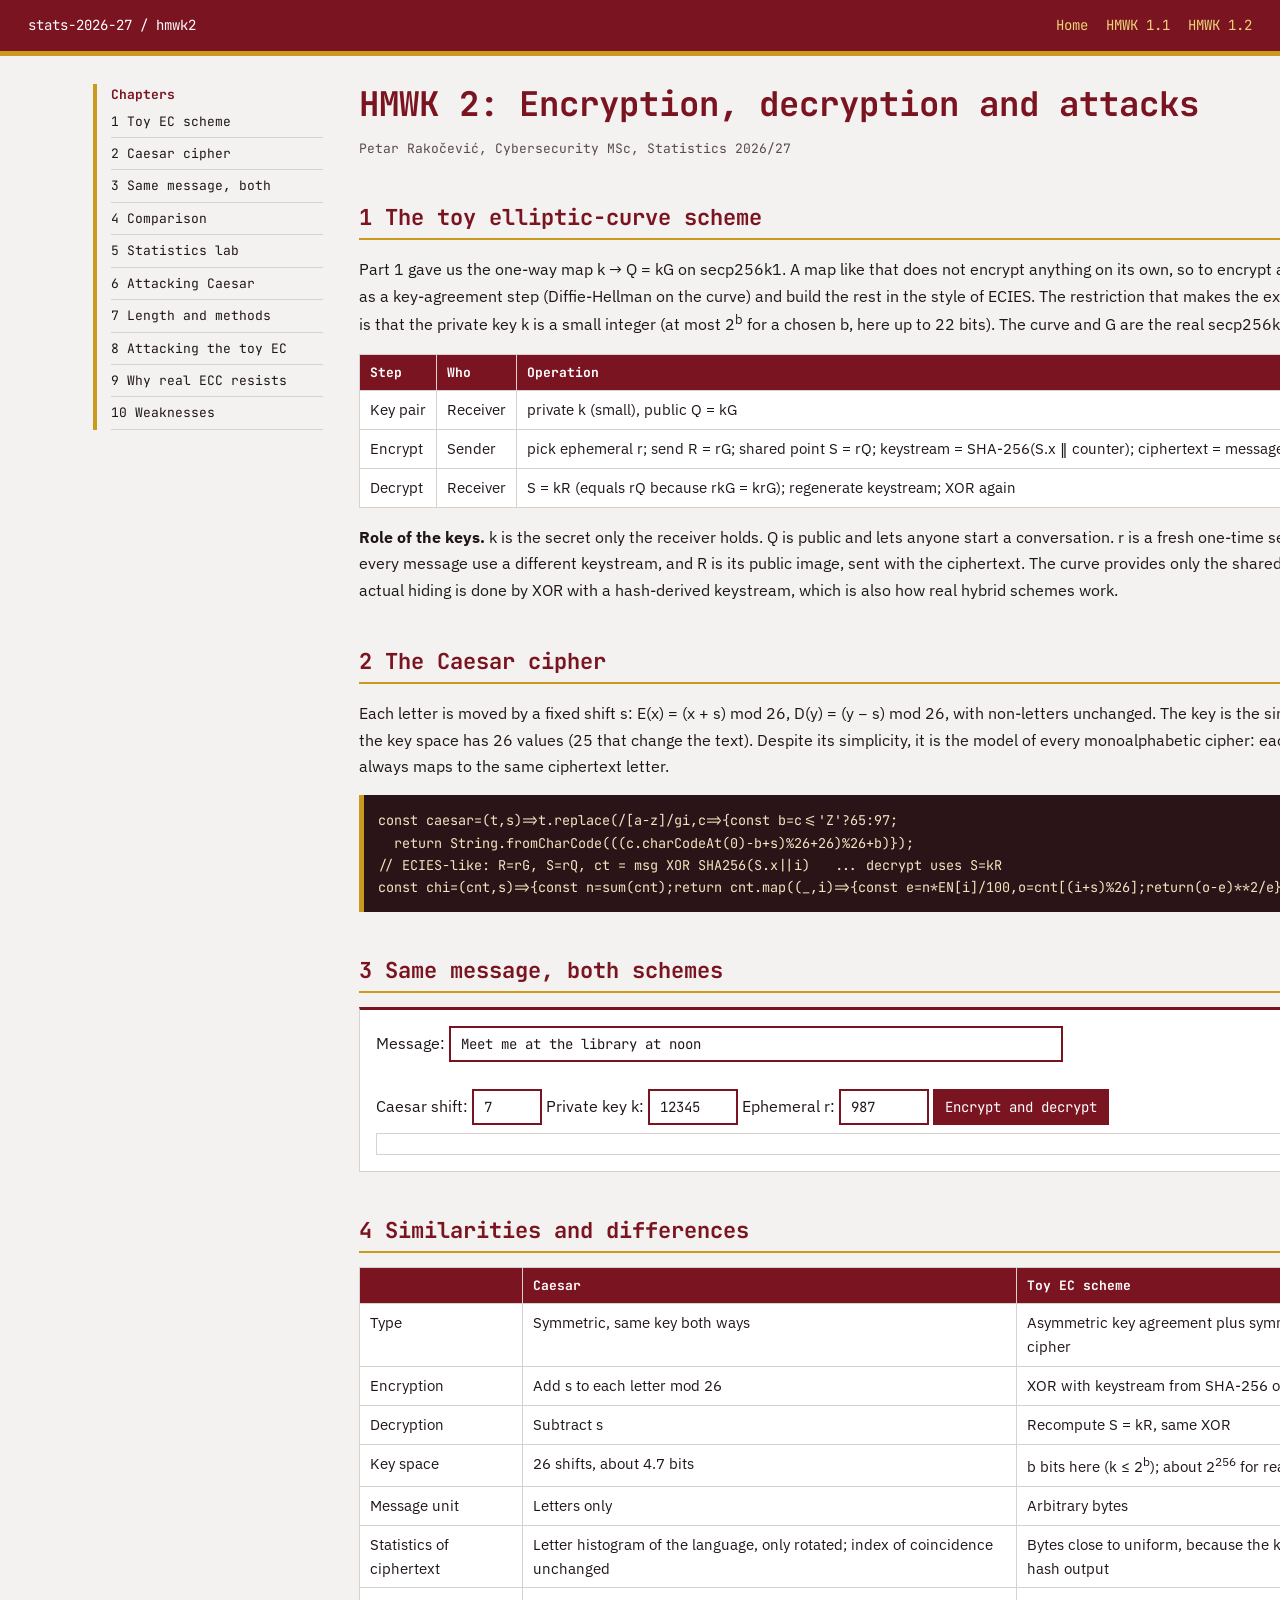
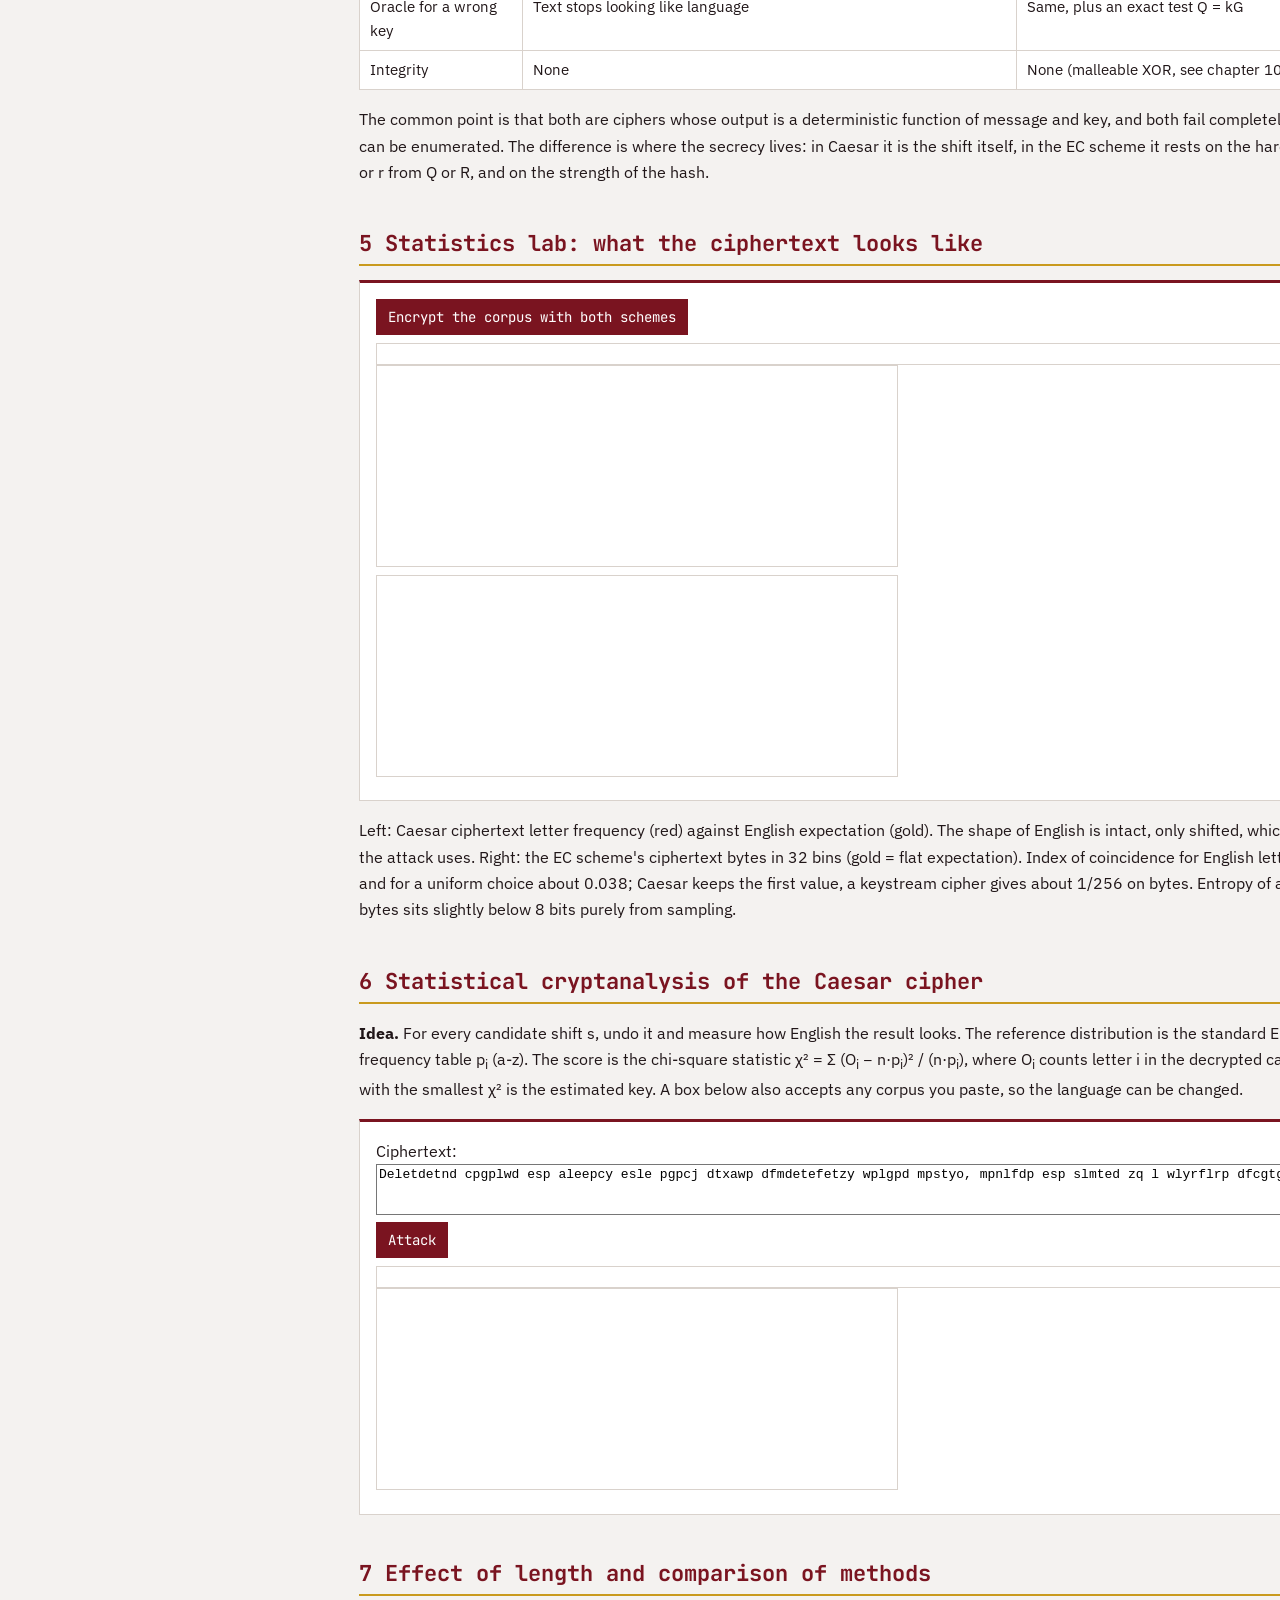
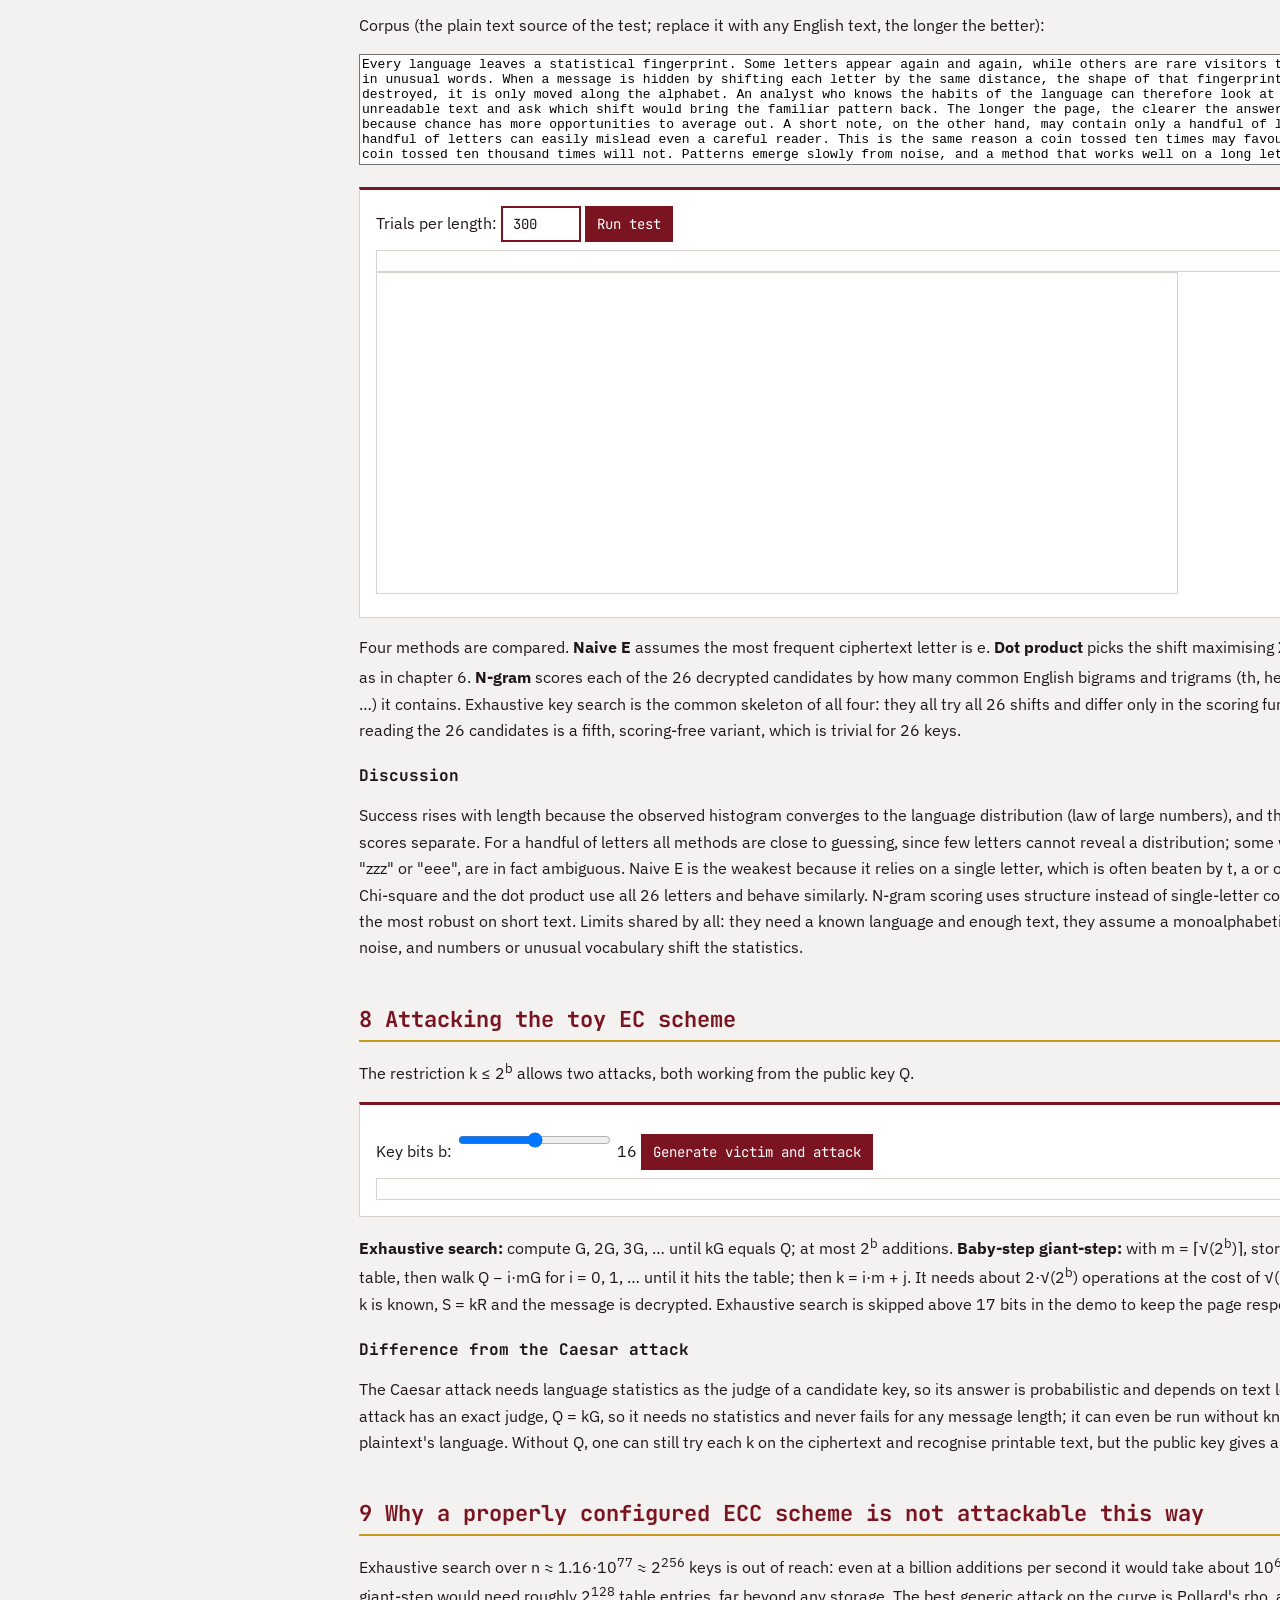
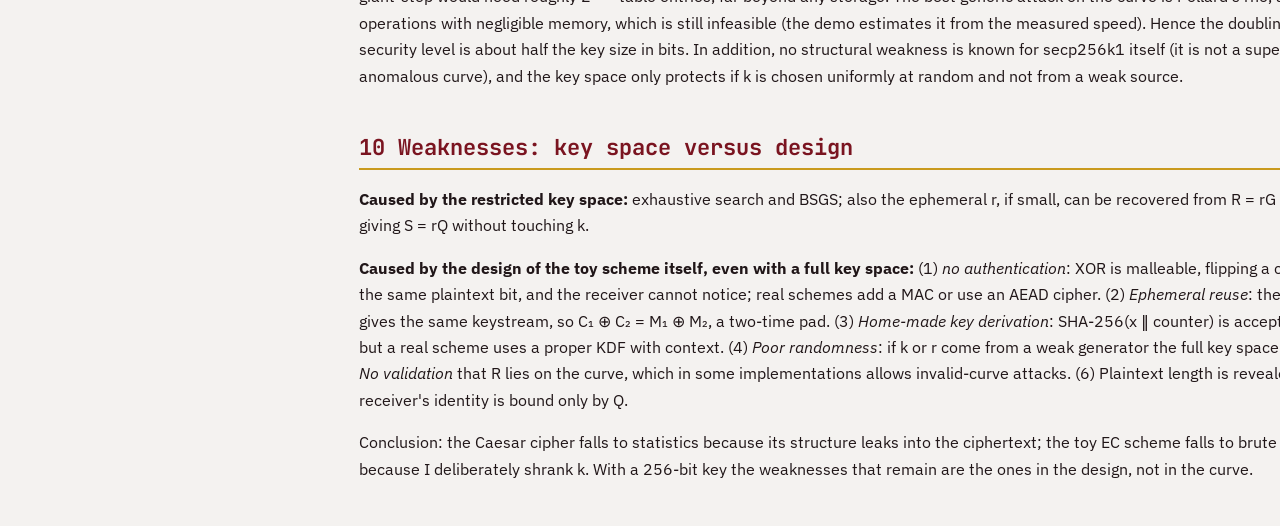
==== hmwk2.html @ 4f20b3b7 "Add files via upload" ====
<!DOCTYPE html><html lang="en"><head><meta charset="utf-8"><meta name="viewport" content="width=device-width,initial-scale=1"><title>HMWK 2 | Petar Rakočević</title>
<link href="https://fonts.googleapis.com/css2?family=IBM+Plex+Sans:wght@400;600&family=JetBrains+Mono:wght@400;700&display=swap" rel="stylesheet"><link rel="stylesheet" href="style.css"></head><body>
<header class="top"><span>stats-2026-27 / hmwk2</span><span><a href="index.html">Home</a><a href="homework1.html">HMWK 1.1</a><a href="homework2.html">HMWK 1.2</a></span></header>
<div class="wrap"><aside><b>Chapters</b><a href="#ecc">1 Toy EC scheme</a><a href="#cae">2 Caesar cipher</a><a href="#demo">3 Same message, both</a><a href="#cmp">4 Comparison</a><a href="#stat">5 Statistics lab</a><a href="#crypt">6 Attacking Caesar</a><a href="#tests">7 Length and methods</a><a href="#atk">8 Attacking the toy EC</a><a href="#why">9 Why real ECC resists</a><a href="#weak">10 Weaknesses</a></aside><main>
<h1>HMWK 2: Encryption, decryption and attacks</h1><p class="meta">Petar Rakočević, Cybersecurity MSc, Statistics 2026/27</p>
<h2 id="ecc">1 The toy elliptic-curve scheme</h2>
<p>Part 1 gave us the one-way map k → Q = kG on secp256k1. A map like that does not encrypt anything on its own, so to encrypt a message I use it as a key-agreement step (Diffie-Hellman on the curve) and build the rest in the style of ECIES. The restriction that makes the experiments feasible is that the private key k is a small integer (at most 2<sup>b</sup> for a chosen b, here up to 22 bits). The curve and G are the real secp256k1 ones.</p>
<table><tr><th>Step</th><th>Who</th><th>Operation</th></tr>
<tr><td>Key pair</td><td>Receiver</td><td>private k (small), public Q = kG</td></tr>
<tr><td>Encrypt</td><td>Sender</td><td>pick ephemeral r; send R = rG; shared point S = rQ; keystream = SHA-256(S.x ‖ counter); ciphertext = message XOR keystream</td></tr>
<tr><td>Decrypt</td><td>Receiver</td><td>S = kR (equals rQ because rkG = krG); regenerate keystream; XOR again</td></tr></table>
<p><b>Role of the keys.</b> k is the secret only the receiver holds. Q is public and lets anyone start a conversation. r is a fresh one-time secret that makes every message use a different keystream, and R is its public image, sent with the ciphertext. The curve provides only the shared secret S; the actual hiding is done by XOR with a hash-derived keystream, which is also how real hybrid schemes work.</p>
<h2 id="cae">2 The Caesar cipher</h2>
<p>Each letter is moved by a fixed shift s: E(x) = (x + s) mod 26, D(y) = (y − s) mod 26, with non-letters unchanged. The key is the single number s, so the key space has 26 values (25 that change the text). Despite its simplicity, it is the model of every monoalphabetic cipher: each plaintext letter always maps to the same ciphertext letter.</p>
<pre>const caesar=(t,s)=>t.replace(/[a-z]/gi,c=>{const b=c&lt;='Z'?65:97;
  return String.fromCharCode(((c.charCodeAt(0)-b+s)%26+26)%26+b)});
// ECIES-like: R=rG, S=rQ, ct = msg XOR SHA256(S.x||i)   ... decrypt uses S=kR
const chi=(cnt,s)=>{const n=sum(cnt);return cnt.map((_,i)=>{const e=n*EN[i]/100,o=cnt[(i+s)%26];return(o-e)**2/e}).reduce(add)};</pre>
<h2 id="demo">3 Same message, both schemes</h2>
<div class="box">Message: <input id="msg" value="Meet me at the library at noon" style="width:60%"><br><br>
Caesar shift: <input id="sh" type="number" value="7" style="width:70px"> Private key k: <input id="k" value="12345" style="width:90px"> Ephemeral r: <input id="r" value="987" style="width:90px"> <button id="run">Encrypt and decrypt</button><div id="dout" class="out"></div></div>
<h2 id="cmp">4 Similarities and differences</h2>
<table><tr><th></th><th>Caesar</th><th>Toy EC scheme</th></tr>
<tr><td>Type</td><td>Symmetric, same key both ways</td><td>Asymmetric key agreement plus symmetric stream cipher</td></tr>
<tr><td>Encryption</td><td>Add s to each letter mod 26</td><td>XOR with keystream from SHA-256 of the shared point</td></tr>
<tr><td>Decryption</td><td>Subtract s</td><td>Recompute S = kR, same XOR</td></tr>
<tr><td>Key space</td><td>26 shifts, about 4.7 bits</td><td>b bits here (k ≤ 2<sup>b</sup>); about 2<sup>256</sup> for real secp256k1</td></tr>
<tr><td>Message unit</td><td>Letters only</td><td>Arbitrary bytes</td></tr>
<tr><td>Statistics of ciphertext</td><td>Letter histogram of the language, only rotated; index of coincidence unchanged</td><td>Bytes close to uniform, because the keystream is a hash output</td></tr>
<tr><td>Oracle for a wrong key</td><td>Text stops looking like language</td><td>Same, plus an exact test Q = kG</td></tr>
<tr><td>Integrity</td><td>None</td><td>None (malleable XOR, see chapter 10)</td></tr></table>
<p>The common point is that both are ciphers whose output is a deterministic function of message and key, and both fail completely if the key space can be enumerated. The difference is where the secrecy lives: in Caesar it is the shift itself, in the EC scheme it rests on the hardness of finding k or r from Q or R, and on the strength of the hash.</p>
<h2 id="stat">5 Statistics lab: what the ciphertext looks like</h2>
<div class="box"><button id="stb">Encrypt the corpus with both schemes</button><div id="sto" class="out"></div>
<canvas id="c1" width="520" height="200"></canvas> <canvas id="c2" width="520" height="200"></canvas></div>
<p>Left: Caesar ciphertext letter frequency (red) against English expectation (gold). The shape of English is intact, only shifted, which is exactly what the attack uses. Right: the EC scheme's ciphertext bytes in 32 bins (gold = flat expectation). Index of coincidence for English letters is about 0.067 and for a uniform choice about 0.038; Caesar keeps the first value, a keystream cipher gives about 1/256 on bytes. Entropy of a sample of 1000 bytes sits slightly below 8 bits purely from sampling.</p>
<h2 id="crypt">6 Statistical cryptanalysis of the Caesar cipher</h2>
<p><b>Idea.</b> For every candidate shift s, undo it and measure how English the result looks. The reference distribution is the standard English letter frequency table p<sub>i</sub> (a-z). The score is the chi-square statistic χ² = Σ (O<sub>i</sub> − n·p<sub>i</sub>)² / (n·p<sub>i</sub>), where O<sub>i</sub> counts letter i in the decrypted candidate. The shift with the smallest χ² is the estimated key. A box below also accepts any corpus you paste, so the language can be changed.</p>
<div class="box">Ciphertext:<br><textarea id="ct" rows="3" style="width:100%;font:13px monospace"></textarea><br>
<button id="at">Attack</button><div id="ato" class="out"></div><canvas id="c3" width="520" height="200"></canvas></div>
<h2 id="tests">7 Effect of length and comparison of methods</h2>
<p>Corpus (the plain text source of the test; replace it with any English text, the longer the better):</p>
<textarea id="corp" rows="7" style="width:100%;font:13px monospace"></textarea>
<div class="box">Trials per length: <input id="nt" type="number" value="300" style="width:80px"> <button id="tb">Run test</button><div id="to" class="out"></div><canvas id="c4" width="800" height="320"></canvas></div>
<p>Four methods are compared. <b>Naive E</b> assumes the most frequent ciphertext letter is e. <b>Dot product</b> picks the shift maximising Σ O<sub>i</sub>·p<sub>i</sub>. <b>Chi-square</b> as in chapter 6. <b>N-gram</b> scores each of the 26 decrypted candidates by how many common English bigrams and trigrams (th, he, in, the, and, ing, …) it contains. Exhaustive key search is the common skeleton of all four: they all try all 26 shifts and differ only in the scoring function; a human reading the 26 candidates is a fifth, scoring-free variant, which is trivial for 26 keys.</p>
<h3>Discussion</h3>
<p>Success rises with length because the observed histogram converges to the language distribution (law of large numbers), and the 26 candidate scores separate. For a handful of letters all methods are close to guessing, since few letters cannot reveal a distribution; some words, such as "zzz" or "eee", are in fact ambiguous. Naive E is the weakest because it relies on a single letter, which is often beaten by t, a or o in short texts. Chi-square and the dot product use all 26 letters and behave similarly. N-gram scoring uses structure instead of single-letter counts and is usually the most robust on short text. Limits shared by all: they need a known language and enough text, they assume a monoalphabetic text without noise, and numbers or unusual vocabulary shift the statistics.</p>
<h2 id="atk">8 Attacking the toy EC scheme</h2>
<p>The restriction k ≤ 2<sup>b</sup> allows two attacks, both working from the public key Q.</p>
<div class="box">Key bits b: <input id="bits" type="range" min="10" max="22" value="16"> <span id="bv">16</span> <button id="ab">Generate victim and attack</button><div id="ao" class="out"></div></div>
<p><b>Exhaustive search:</b> compute G, 2G, 3G, … until kG equals Q; at most 2<sup>b</sup> additions. <b>Baby-step giant-step:</b> with m = ⌈√(2<sup>b</sup>)⌉, store jG for j &lt; m in a table, then walk Q − i·mG for i = 0, 1, … until it hits the table; then k = i·m + j. It needs about 2·√(2<sup>b</sup>) operations at the cost of √(2<sup>b</sup>) memory. Once k is known, S = kR and the message is decrypted. Exhaustive search is skipped above 17 bits in the demo to keep the page responsive.</p>
<h3>Difference from the Caesar attack</h3>
<p>The Caesar attack needs language statistics as the judge of a candidate key, so its answer is probabilistic and depends on text length. The EC attack has an exact judge, Q = kG, so it needs no statistics and never fails for any message length; it can even be run without knowing the plaintext's language. Without Q, one can still try each k on the ciphertext and recognise printable text, but the public key gives a cleaner test.</p>
<h2 id="why">9 Why a properly configured ECC scheme is not attackable this way</h2>
<p>Exhaustive search over n ≈ 1.16·10<sup>77</sup> ≈ 2<sup>256</sup> keys is out of reach: even at a billion additions per second it would take about 10<sup>60</sup> years. Baby-step giant-step would need roughly 2<sup>128</sup> table entries, far beyond any storage. The best generic attack on the curve is Pollard's rho, about 2<sup>128</sup> operations with negligible memory, which is still infeasible (the demo estimates it from the measured speed). Hence the doubling of the bit-length: security level is about half the key size in bits. In addition, no structural weakness is known for secp256k1 itself (it is not a supersingular or anomalous curve), and the key space only protects if k is chosen uniformly at random and not from a weak source.</p>
<h2 id="weak">10 Weaknesses: key space versus design</h2>
<p><b>Caused by the restricted key space:</b> exhaustive search and BSGS; also the ephemeral r, if small, can be recovered from R = rG the same way, giving S = rQ without touching k.</p>
<p><b>Caused by the design of the toy scheme itself, even with a full key space:</b> (1) <i>no authentication</i>: XOR is malleable, flipping a ciphertext bit flips the same plaintext bit, and the receiver cannot notice; real schemes add a MAC or use an AEAD cipher. (2) <i>Ephemeral reuse</i>: the same r twice gives the same keystream, so C₁ ⊕ C₂ = M₁ ⊕ M₂, a two-time pad. (3) <i>Home-made key derivation</i>: SHA-256(x ‖ counter) is acceptable for a demo but a real scheme uses a proper KDF with context. (4) <i>Poor randomness</i>: if k or r come from a weak generator the full key space is irrelevant. (5) <i>No validation</i> that R lies on the curve, which in some implementations allows invalid-curve attacks. (6) Plaintext length is revealed, and the receiver's identity is bound only by Q.</p>
<p>Conclusion: the Caesar cipher falls to statistics because its structure leaks into the ciphertext; the toy EC scheme falls to brute force only because I deliberately shrank k. With a 256-bit key the weaknesses that remain are the ones in the design, not in the curve.</p>
</main></div>
<script>
const $=id=>document.getElementById(id),add=(a,b)=>a+b,sum=a=>a.reduce(add,0);
const EN=[8.167,1.492,2.782,4.253,12.702,2.228,2.015,6.094,6.966,0.153,0.772,4.025,2.406,6.749,7.507,1.929,0.095,5.987,6.327,9.056,2.758,0.978,2.36,0.15,1.974,0.074];
const BG=new Set('th he in er an re on at en nd ti es or te of ed is it al ar st to nt ng se ha as ou io le ve co me de hi ri ro ic ne ea ra ce li ch ll be ma si om ur'.split(' ')),TG=new Set('the and ing ent ion her for tha nth int ere tio ter est ers ati hat ate all eth hes ver his oft ith fth sth oth res ont'.split(' '));
const caesar=(t,s)=>t.replace(/[a-z]/gi,c=>{const b=c<='Z'?65:97;return String.fromCharCode(((c.charCodeAt(0)-b+s)%26+26)%26+b)});
const cnt=t=>{const c=Array(26).fill(0);for(const ch of t.toLowerCase())if(ch>='a'&&ch<='z')c[ch.charCodeAt(0)-97]++;return c};
const arg=(a,mx)=>a.reduce((b,v,i)=>(mx?v>a[b]:v<a[b])?i:b,0);
const chi=(c,s)=>{const n=sum(c);return sum(c.map((_,i)=>{const e=n*EN[i]/100,o=c[(i+s)%26];return(o-e)**2/e}))};
const dot=(c,s)=>sum(c.map((_,i)=>c[(i+s)%26]*EN[i]));
const ngr=(t,s)=>{const d=caesar(t,-s).toLowerCase().replace(/[^a-z]/g,'');let v=0;for(let i=0;i<d.length;i++){if(BG.has(d.substr(i,2)))v++;if(TG.has(d.substr(i,3)))v+=2}return v};
const sc=(f,t)=>{const c=cnt(t);return Array.from({length:26},(_,s)=>f===ngr?ngr(t,s):f(c,s))};
const METH={'Naive E':t=>{const c=cnt(t);return(arg(c,1)-4+26)%26},'Dot product':t=>arg(sc(dot,t),1),'Chi-square':t=>arg(sc(chi,t),0),'N-gram':t=>arg(sc(ngr,t),1)};
const CORP="Every language leaves a statistical fingerprint. Some letters appear again and again, while others are rare visitors that show up only in unusual words. When a message is hidden by shifting each letter by the same distance, the shape of that fingerprint is not destroyed, it is only moved along the alphabet. An analyst who knows the habits of the language can therefore look at a page of unreadable text and ask which shift would bring the familiar pattern back. The longer the page, the clearer the answer becomes, because chance has more opportunities to average out. A short note, on the other hand, may contain only a handful of letters, and a handful of letters can easily mislead even a careful reader. This is the same reason a coin tossed ten times may favour heads, while a coin tossed ten thousand times will not. Patterns emerge slowly from noise, and a method that works well on a long letter may fail on a single sentence. For that reason it is useful to measure how often each method succeeds for messages of different sizes, instead of trusting one lucky example. Good methods also deserve comparison with simpler ones, since a simple guess is sometimes surprisingly strong when the text is long enough and the language behaves as expected.";
$('corp').value=CORP;$('ct').value=caesar("Statistics reveals the pattern that every simple substitution leaves behind, because the habits of a language survive the shift.",11);
/* charts */
function bars(id,v,ref,lab,title){const c=$(id).getContext('2d'),w=520,h=200,m=Math.max(...v,...ref,1e-9),bw=(w-40)/v.length;c.clearRect(0,0,w,h);c.fillStyle='#201618';c.font='12px monospace';c.fillText(title,6,14);
v.forEach((x,i)=>{c.fillStyle='#7a1420';const bh=(h-52)*x/m;c.fillRect(30+i*bw,h-24-bh,bw-2,bh);c.fillStyle='#c99a1e';c.fillRect(30+i*bw,h-24-(h-52)*ref[i]/m-2,bw-2,4);c.fillStyle='#201618';if(lab[i]!==''&&v.length<=26)c.fillText(lab[i],30+i*bw+1,h-8)})}
function lines(id,xs,S){const c=$(id).getContext('2d'),w=800,h=320,L=50,B=40;c.clearRect(0,0,w,h);c.font='12px monospace';c.strokeStyle='#e5ded8';
for(let y=0;y<=1;y+=.25){const yy=h-B-(h-B-20)*y;c.beginPath();c.moveTo(L,yy);c.lineTo(w-10,yy);c.stroke();c.fillStyle='#201618';c.fillText((y*100)+'%',6,yy+4)}
xs.forEach((x,i)=>c.fillText(x,L+i*(w-L-30)/(xs.length-1)-8,h-18));const col=['#999','#c99a1e','#a3202e','#201618'];
Object.keys(S).forEach((n,j)=>{c.strokeStyle=col[j];c.lineWidth=3;c.beginPath();S[n].forEach((v,i)=>{const X=L+i*(w-L-30)/(xs.length-1),Y=h-B-(h-B-20)*v;i?c.lineTo(X,Y):c.moveTo(X,Y)});c.stroke();c.fillStyle=col[j];c.fillRect(L+j*150,2,12,12);c.fillStyle='#201618';c.fillText(n,L+j*150+16,13)});c.lineWidth=1}
/* EC part */
const P=2n**256n-2n**32n-977n,Mo=a=>((a%P)+P)%P,G=[0x79BE667EF9DCBBAC55A06295CE870B07029BFCDB2DCE28D959F2815B16F81798n,0x483ADA7726A3C4655DA4FBFC0E1108A8FD17B448A68554199C47D08FFB10D4B8n];
const inv=a=>{let r0=P,r1=Mo(a),t0=0n,t1=1n;while(r1){const q=r0/r1;[r0,r1]=[r1,r0-q*r1];[t0,t1]=[t1,t0-q*t1]}return Mo(t0)};
function ecadd(A,B){if(!A)return B;if(!B)return A;if(A[0]===B[0]&&Mo(A[1]+B[1])===0n)return null;
const l=A[0]===B[0]?Mo(3n*A[0]*A[0]*inv(2n*A[1])):Mo((B[1]-A[1])*inv(B[0]-A[0]));const x=Mo(l*l-A[0]-B[0]);return[x,Mo(l*(A[0]-x)-A[1])]}
function ecmul(k,Pt){let R=null,A=Pt;while(k>0n){if(k&1n)R=ecadd(R,A);A=ecadd(A,A);k>>=1n}return R}
const h32=v=>v.toString(16).padStart(64,'0'),hb=u=>[...u].map(x=>x.toString(16).padStart(2,'0')).join('');
async function ks(S,n){const o=new Uint8Array(n),xb=new Uint8Array(33);xb.set(h32(S[0]).match(/../g).map(x=>parseInt(x,16)));let p=0,c=0;while(p<n){xb[32]=c++;const d=new Uint8Array(await crypto.subtle.digest('SHA-256',xb));for(let i=0;i<32&&p<n;i++)o[p++]=d[i]}return o}
async function xor(bytes,S){const k=await ks(S,bytes.length);return bytes.map((b,i)=>b^k[i])}
async function ecEnc(m,Q,r){const R=ecmul(r,G),S=ecmul(r,Q);return{R,S,ct:await xor(m,S)}}
async function ecDec(R,ct,k){const S=ecmul(k,R);return{S,pt:await xor(ct,S)}}
const cmp=R=>(R[1]&1n?'03':'02')+h32(R[0]);
$('run').onclick=async()=>{try{const m=$('msg').value,s=+$('sh').value,k=BigInt($('k').value),r=BigInt($('r').value),Q=ecmul(k,G),e=await ecEnc(new TextEncoder().encode(m),Q,r),d=await ecDec(e.R,e.ct,k),cc=caesar(m,s);
$('dout').textContent=`CAESAR (key s=${s})\nplaintext : ${m}\nciphertext: ${cc}\ndecrypted : ${caesar(cc,-s)}\n\nTOY EC SCHEME (k=${k}, r=${r})\npublic key Q = kG : x=${h32(Q[0])}\nR = rG (sent)     : ${cmp(e.R)}\nS = rQ (sender)   : ${h32(e.S[0])}\nS = kR (receiver) : ${h32(d.S[0])}   same: ${e.S[0]===d.S[0]}\nciphertext (hex)  : ${hb(e.ct)}\ndecrypted         : ${new TextDecoder().decode(d.pt)}`}catch(x){$('dout').textContent='Enter positive integers for k and r.'}};
/* stats lab */
$('stb').onclick=async()=>{const t=$('corp').value,s=+$('sh').value||7,k=BigInt($('k').value||12345),r=BigInt($('r').value||987),Q=ecmul(k,G),L=t.replace(/[^a-z]/gi,'').toLowerCase(),cc=caesar(L,s),c=cnt(cc),n=L.length;
const ic=a=>{const N=sum(a);return sum(a.map(v=>v*(v-1)))/(N*(N-1))},e=await ecEnc(new TextEncoder().encode(L),Q,r),H=Array(256).fill(0);e.ct.forEach(b=>H[b]++);
const ent=-sum(H.filter(v=>v).map(v=>v/n*Math.log2(v/n))),x2=sum(H.map(v=>(v-n/256)**2/(n/256))),bins=Array(32).fill(0);e.ct.forEach(b=>bins[b>>3]++);
$('sto').textContent=`letters: ${n}\nCaesar plaintext IC = ${ic(cnt(L)).toFixed(4)}, ciphertext IC = ${ic(c).toFixed(4)} (unchanged by shifting)\nEC ciphertext: byte IC = ${ic(H).toFixed(4)} (uniform = ${(1/256).toFixed(4)}), entropy = ${ent.toFixed(3)} bits/byte, chi-square = ${x2.toFixed(1)} (df 255)`;
bars('c1',c.map(v=>v/n),EN.map(v=>v/100),[...'abcdefghijklmnopqrstuvwxyz'],'Caesar ciphertext letters');bars('c2',bins,bins.map(_=>n/32),bins.map(_=>''),'EC ciphertext bytes (32 bins)')};
/* Caesar attack */
const esc=s=>s.replace(/&/g,'&amp;').replace(/</g,'&lt;');
$('at').onclick=()=>{const t=$('ct').value,a=sc(chi,t),b=sc(dot,t),g=sc(ngr,t),best=arg(a,0);let h='<table><tr><th>shift</th><th>chi-square</th><th>dot</th><th>n-gram</th><th>decrypted start</th></tr>';
a.forEach((v,s)=>h+=`<tr${s===best?' style="background:#fbf3d9"':''}><td>${s}</td><td>${v.toFixed(1)}</td><td>${b[s].toFixed(0)}</td><td>${g[s]}</td><td>${esc(caesar(t,-s).slice(0,45))}</td></tr>`);
$('ato').innerHTML=`Estimated key (chi-square): <b>${best}</b>. Dot product: ${arg(b,1)}. N-gram: ${arg(g,1)}.<br>${esc(caesar(t,-best))}`+h+'</table>';const c=cnt(t),n=sum(c);bars('c3',c.map(v=>v/n),EN.map(v=>v/100),[...'abcdefghijklmnopqrstuvwxyz'],'ciphertext letter frequency (red) vs English (gold)')};
/* length test */
$('tb').onclick=async()=>{const C=$('corp').value.replace(/[^a-z]/gi,'').toLowerCase(),T=+$('nt').value||300,Ls=[3,5,8,12,20,35,60,100,200].filter(l=>l<C.length),S={};Object.keys(METH).forEach(n=>S[n]=[]);
for(const L of Ls){const w={};Object.keys(METH).forEach(n=>w[n]=0);for(let i=0;i<T;i++){const st=Math.floor(Math.random()*(C.length-L+1)),key=1+Math.floor(Math.random()*25),t=caesar(C.substr(st,L),key);for(const n in METH)if(METH[n](t)===key)w[n]++}
Object.keys(w).forEach(n=>S[n].push(w[n]/T));$('to').textContent=`length ${L} done`;await new Promise(r=>setTimeout(r))}
lines('c4',Ls,S);$('to').textContent=`Success rate over ${T} random substrings and keys per length.\n`+Ls.map((l,i)=>`L=${l}: `+Object.keys(S).map(n=>n+' '+(S[n][i]*100).toFixed(0)+'%').join(', ')).join('\n')};
/* EC attack */
$('bits').oninput=()=>$('bv').textContent=$('bits').value;
async function brute(Q,max){let X=G;const t=performance.now();for(let k=1n;k<=max;k++){if(X&&X[0]===Q[0]&&X[1]===Q[1])return{k,ms:performance.now()-t};X=ecadd(X,G);if(k%400n===0n)await new Promise(r=>setTimeout(r))}return null}
function bsgs(Q,max){const t=performance.now(),m=BigInt(Math.ceil(Math.sqrt(Number(max)))),tab=new Map();let X=null;for(let j=0n;j<m;j++){tab.set(X?X[0]+':'+X[1]:'O',j);X=ecadd(X,G)}
const st=[X[0],Mo(-X[1])];let Y=Q;for(let i=0n;i<=m+1n;i++){const key=Y?Y[0]+':'+Y[1]:'O';if(tab.has(key))return{k:i*m+tab.get(key),ms:performance.now()-t,m};Y=ecadd(Y,st)}return null}
$('ab').onclick=async()=>{const b=+$('bits').value,max=2n**BigInt(b),k=BigInt(1+Math.floor(Math.random()*Number(max))),r=BigInt(1+Math.floor(Math.random()*Number(max))),Q=ecmul(k,G),msg=$('msg').value,e=await ecEnc(new TextEncoder().encode(msg),Q,r),o=$('ao');
o.textContent=`victim key space 1..2^${b} (${max}), secret k hidden\nR = ${cmp(e.R)}\nciphertext = ${hb(e.ct)}\nrunning...`;await new Promise(r=>setTimeout(r,30));
let txt=`key space 2^${b}; ciphertext = ${hb(e.ct)}\n`,per;let t0=performance.now();let X=G;for(let i=0;i<300;i++)X=ecadd(X,G);per=(performance.now()-t0)/300;
const bs=bsgs(Q,max);txt+=`BSGS: k = ${bs.k} found in ${bs.ms.toFixed(0)} ms using a table of ${bs.m} points (correct: ${bs.k===k})\n`;
if(b<=17){o.textContent=txt+'exhaustive search running...';const br=await brute(Q,max);txt+=`Exhaustive: k = ${br.k} found in ${br.ms.toFixed(0)} ms (correct: ${br.k===k})\n`}else txt+='Exhaustive: skipped above 17 bits in this demo\n';
const d=await ecDec(e.R,e.ct,bs.k);const lg=256*Math.log10(2)+Math.log10(per/1000)-Math.log10(3.156e7),lr=128*Math.log10(2)+Math.log10(per/1000)-Math.log10(3.156e7);
txt+=`\nrecovered plaintext: ${new TextDecoder().decode(d.pt)}\n\nmeasured cost per point addition here: ${(per*1000).toFixed(0)} microseconds\nextrapolation to a 256-bit key at this speed: exhaustive about 10^${lg.toFixed(0)} years, Pollard rho about 10^${lr.toFixed(0)} years (order of magnitude only; real hardware is faster, the conclusion does not change)`;o.textContent=txt};
</script></body></html>
---- style.css ----
:root{--red:#7a1420;--red2:#a3202e;--gold:#c99a1e;--gold2:#f0d27a;--ink:#201618;--bg:#f4f2f0;--panel:#fff;--line:#d9d2cc;--mono:"JetBrains Mono","IBM Plex Mono",Consolas,monospace;--sans:"IBM Plex Sans","Segoe UI",Arial,sans-serif}
*{box-sizing:border-box;border-radius:0}
body{margin:0;background:var(--bg);color:var(--ink);font:16px/1.65 var(--sans)}
header.top{background:var(--red);color:#fff;border-bottom:5px solid var(--gold);padding:14px 28px;display:flex;justify-content:space-between;flex-wrap:wrap;gap:8px;font-family:var(--mono);font-size:14px}
header.top a{color:var(--gold2);text-decoration:none;margin-left:18px}
.wrap{max-width:1150px;margin:0 auto;padding:28px;display:grid;grid-template-columns:230px 1fr;gap:36px}
.wrap.single{grid-template-columns:1fr}
aside{position:sticky;top:16px;align-self:start;border-left:4px solid var(--gold);padding-left:14px;font-family:var(--mono);font-size:13px}
aside b{color:var(--red)}aside a{display:block;color:var(--ink);text-decoration:none;padding:5px 0;border-bottom:1px solid var(--line)}aside a:hover{color:var(--red2)}
h1{font:700 34px/1.2 var(--mono);color:var(--red);margin:0 0 6px}
h2{font:700 22px var(--mono);color:var(--red);border-bottom:2px solid var(--gold);padding-bottom:6px;margin:44px 0 14px}
h3{font:700 16px var(--mono);margin:22px 0 6px}
.meta{font-family:var(--mono);font-size:13px;color:#5b4a4c}
code,pre{font-family:var(--mono);font-size:13.5px}
pre{background:#2a1417;color:#f3e3c0;padding:14px;overflow-x:auto;border-left:5px solid var(--gold)}
code{background:#ece6df;padding:1px 5px}
.box{background:var(--panel);border:1px solid var(--line);border-top:3px solid var(--red);padding:16px;margin:14px 0}
.note{border-left:5px solid var(--gold);background:#fbf3d9;padding:10px 14px;margin:14px 0}
table{border-collapse:collapse;width:100%;background:var(--panel);font-size:14.5px;display:block;overflow-x:auto}
th{background:var(--red);color:#fff;text-align:left;font-family:var(--mono);font-size:13px}
th,td{border:1px solid var(--line);padding:7px 10px;vertical-align:top}
button,input,select{font:14px var(--mono);padding:7px 10px;border:2px solid var(--red);background:#fff;color:var(--ink)}
button{background:var(--red);color:#fff;cursor:pointer}button:hover{background:var(--red2)}
:focus-visible{outline:3px solid var(--gold);outline-offset:2px}
img{max-width:100%;border:1px solid var(--line)}
canvas{max-width:100%;background:#fff;border:1px solid var(--line)}
.cards{display:grid;grid-template-columns:repeat(auto-fit,minmax(280px,1fr));gap:20px;margin-top:26px}
.card{display:block;background:var(--panel);border:2px solid var(--red);border-left:12px solid var(--gold);padding:18px;text-decoration:none;color:var(--ink)}
.card:hover{background:#fbf3d9}.card h3{color:var(--red);margin-top:0}
.card.soon{border-color:var(--line);border-left-color:var(--line);color:#8a7f80}
.pipe{display:grid;grid-template-columns:repeat(auto-fit,minmax(150px,1fr));gap:0;margin:18px 0}
.pipe div{background:var(--panel);border:1px solid var(--red);border-left:0;padding:10px;font-family:var(--mono);font-size:12.5px}
.pipe div:first-child{border-left:1px solid var(--red)}.pipe b{display:block;color:var(--red)}.pipe i{color:#7a6a6c;font-style:normal}
.tl{border-left:4px solid var(--gold);margin-left:8px}.tl div{padding:4px 0 10px 18px}.tl b{font-family:var(--mono);color:var(--red)}
.out{font-family:var(--mono);font-size:13px;background:#fff;border:1px solid var(--line);padding:10px;white-space:pre-wrap;word-break:break-all;margin-top:8px}
@media(max-width:820px){.wrap{grid-template-columns:1fr;padding:16px}aside{position:static}}
@media(prefers-reduced-motion:reduce){*{transition:none!important}}
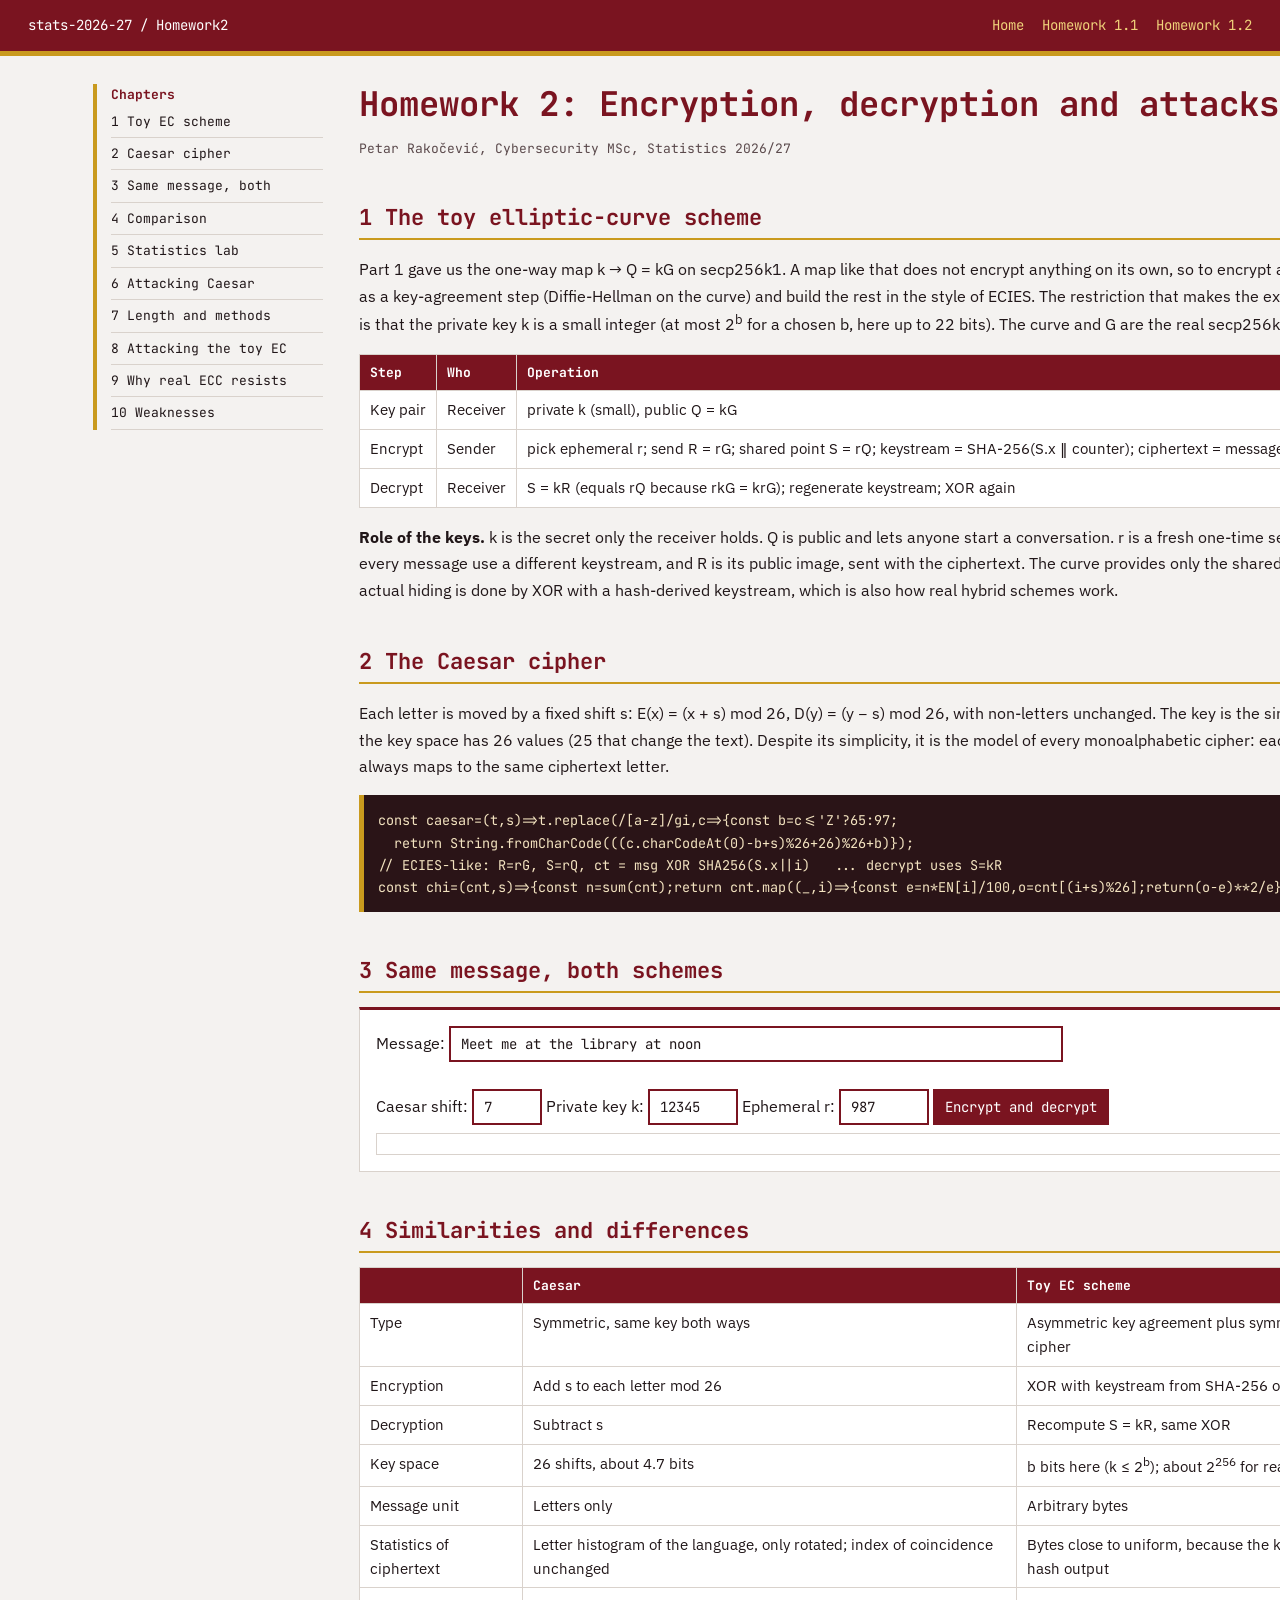
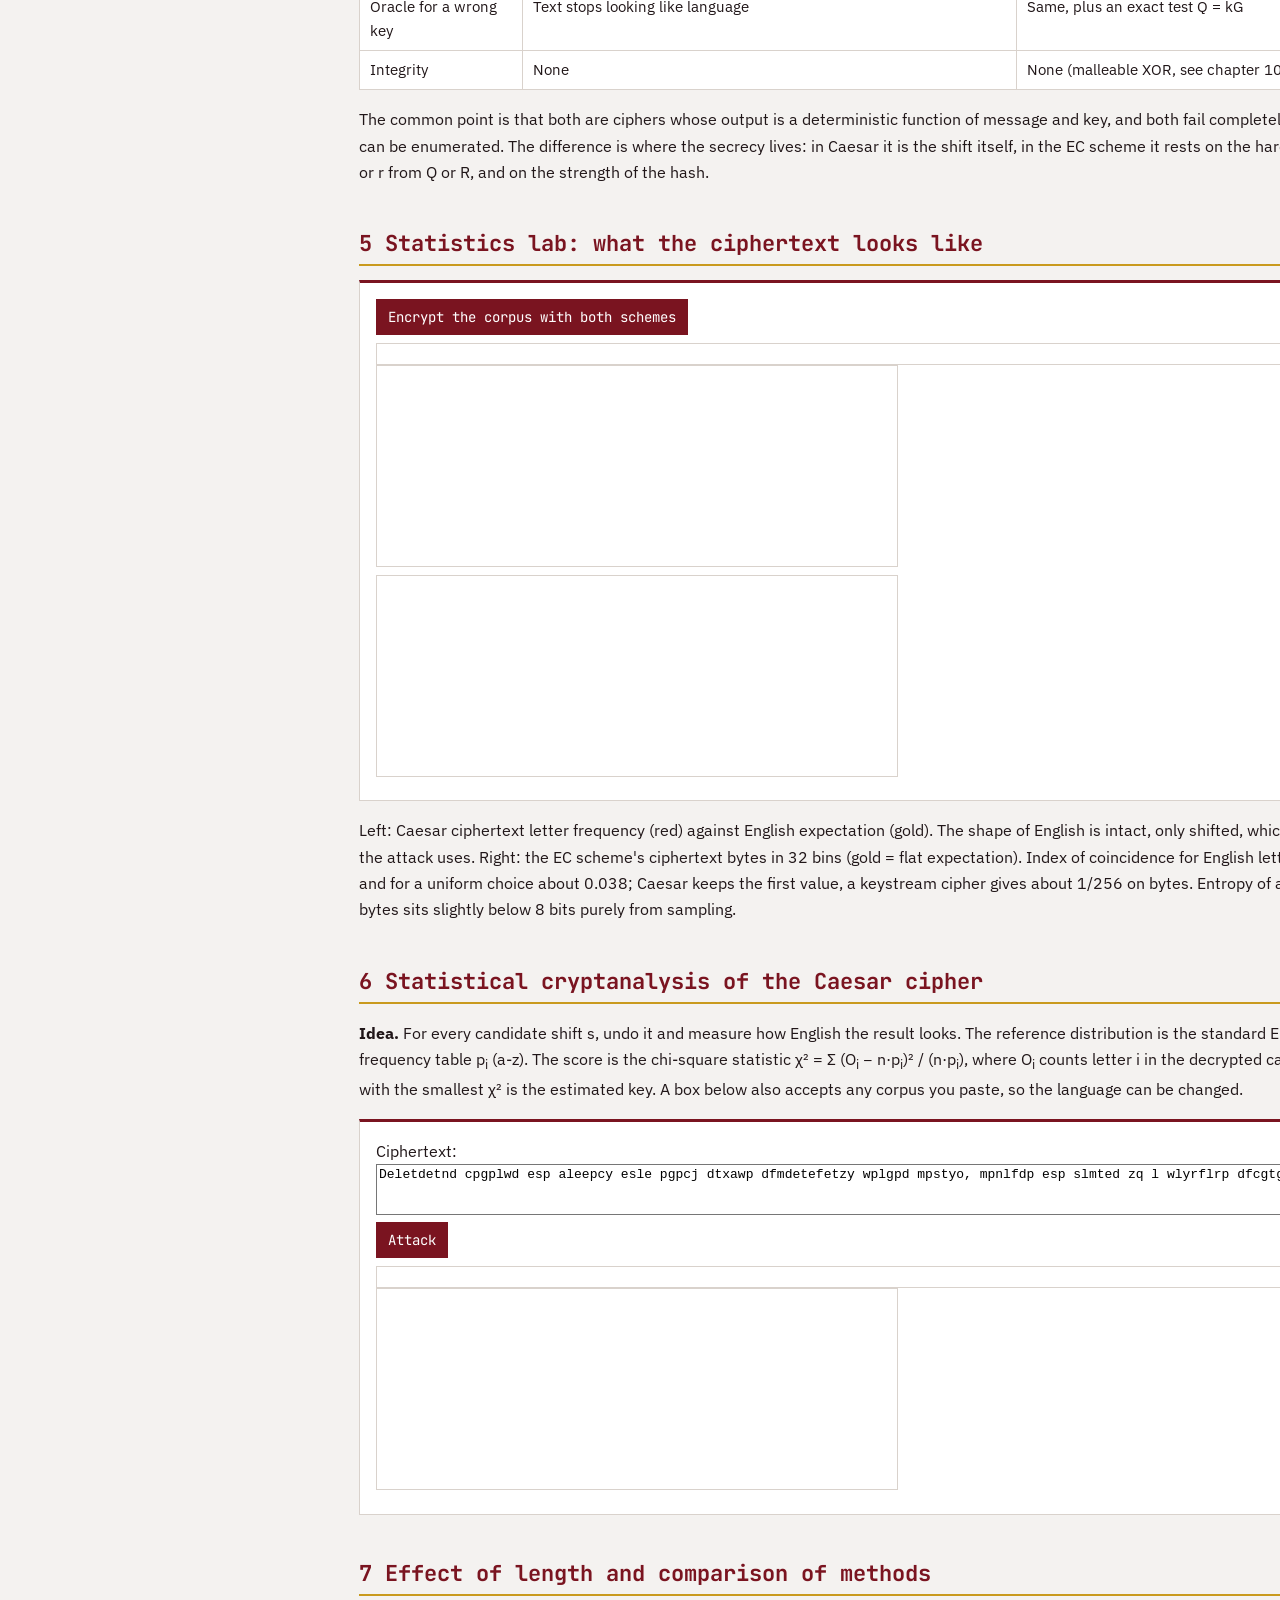
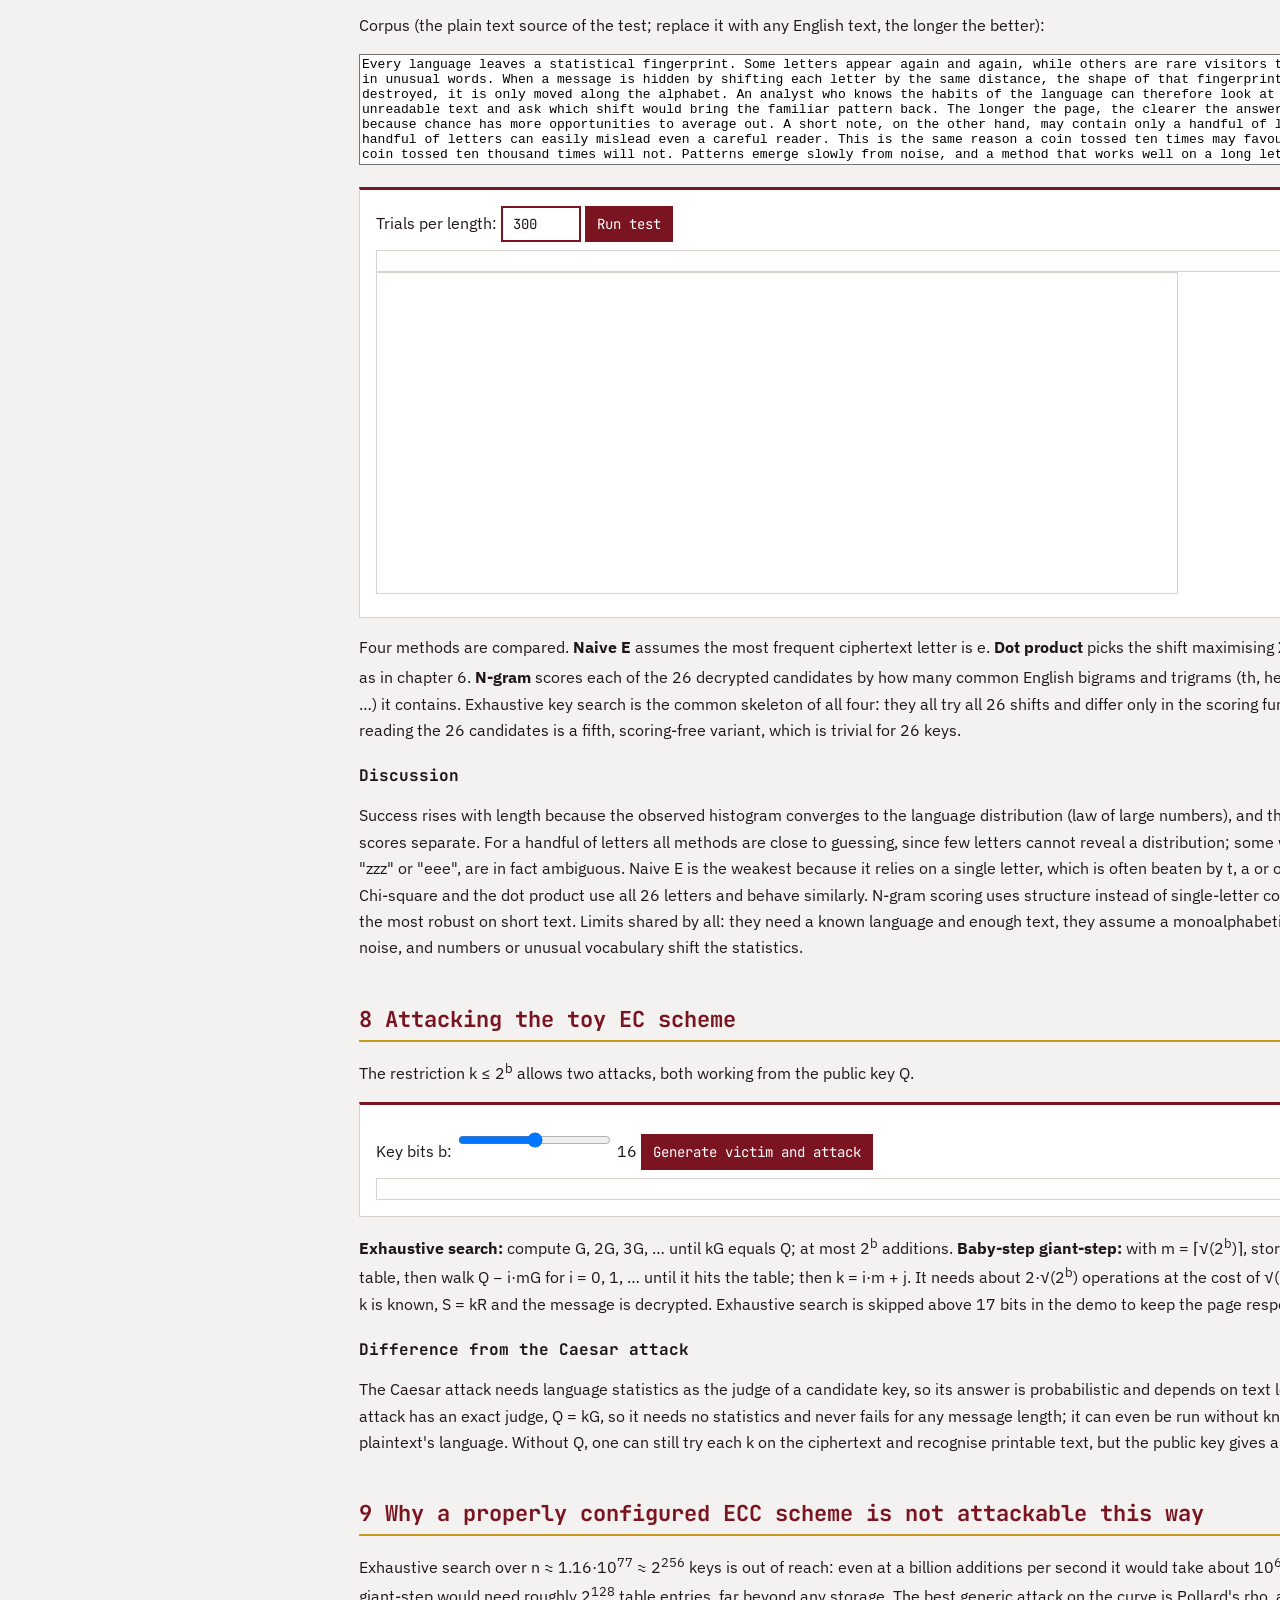
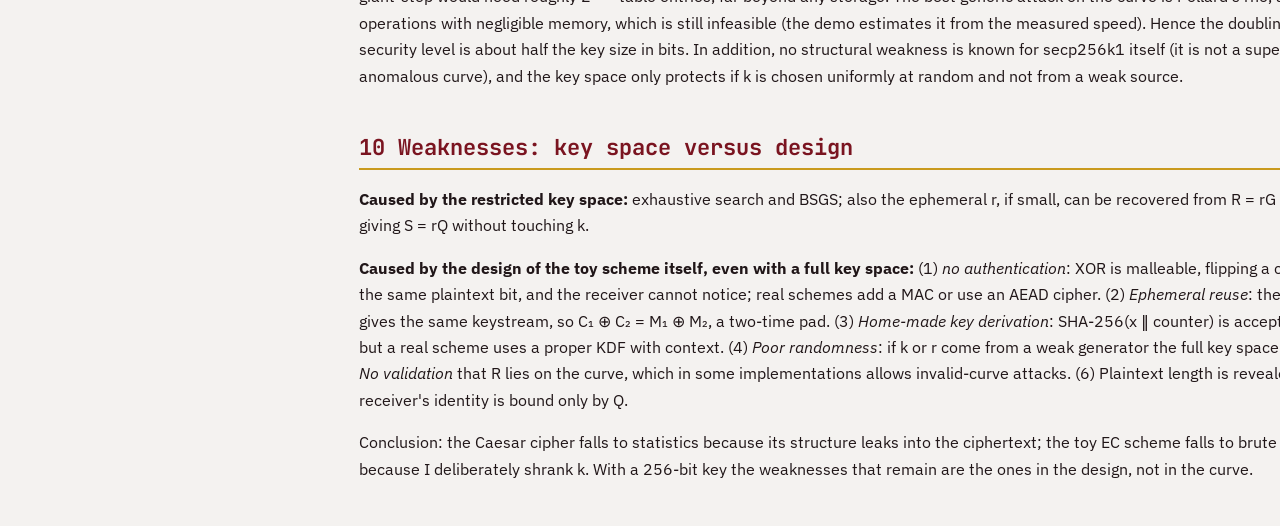
==== commit 70955252: "Update title and header text in hmwk2.html" ====
--- a/hmwk2.html
+++ b/hmwk2.html
@@ -1,8 +1,8 @@
-<!DOCTYPE html><html lang="en"><head><meta charset="utf-8"><meta name="viewport" content="width=device-width,initial-scale=1"><title>HMWK 2 | Petar Rakočević</title>
+<!DOCTYPE html><html lang="en"><head><meta charset="utf-8"><meta name="viewport" content="width=device-width,initial-scale=1"><title>Homework 2 | Petar Rakočević</title>
 <link href="https://fonts.googleapis.com/css2?family=IBM+Plex+Sans:wght@400;600&family=JetBrains+Mono:wght@400;700&display=swap" rel="stylesheet"><link rel="stylesheet" href="style.css"></head><body>
-<header class="top"><span>stats-2026-27 / hmwk2</span><span><a href="index.html">Home</a><a href="homework1.html">HMWK 1.1</a><a href="homework2.html">HMWK 1.2</a></span></header>
+<header class="top"><span>stats-2026-27 / Homework2</span><span><a href="index.html">Home</a><a href="homework1.html">Homework 1.1</a><a href="homework2.html">Homework 1.2</a></span></header>
 <div class="wrap"><aside><b>Chapters</b><a href="#ecc">1 Toy EC scheme</a><a href="#cae">2 Caesar cipher</a><a href="#demo">3 Same message, both</a><a href="#cmp">4 Comparison</a><a href="#stat">5 Statistics lab</a><a href="#crypt">6 Attacking Caesar</a><a href="#tests">7 Length and methods</a><a href="#atk">8 Attacking the toy EC</a><a href="#why">9 Why real ECC resists</a><a href="#weak">10 Weaknesses</a></aside><main>
-<h1>HMWK 2: Encryption, decryption and attacks</h1><p class="meta">Petar Rakočević, Cybersecurity MSc, Statistics 2026/27</p>
+<h1>Homework 2: Encryption, decryption and attacks</h1><p class="meta">Petar Rakočević, Cybersecurity MSc, Statistics 2026/27</p>
 <h2 id="ecc">1 The toy elliptic-curve scheme</h2>
 <p>Part 1 gave us the one-way map k → Q = kG on secp256k1. A map like that does not encrypt anything on its own, so to encrypt a message I use it as a key-agreement step (Diffie-Hellman on the curve) and build the rest in the style of ECIES. The restriction that makes the experiments feasible is that the private key k is a small integer (at most 2<sup>b</sup> for a chosen b, here up to 22 bits). The curve and G are the real secp256k1 ones.</p>
 <table><tr><th>Step</th><th>Who</th><th>Operation</th></tr>
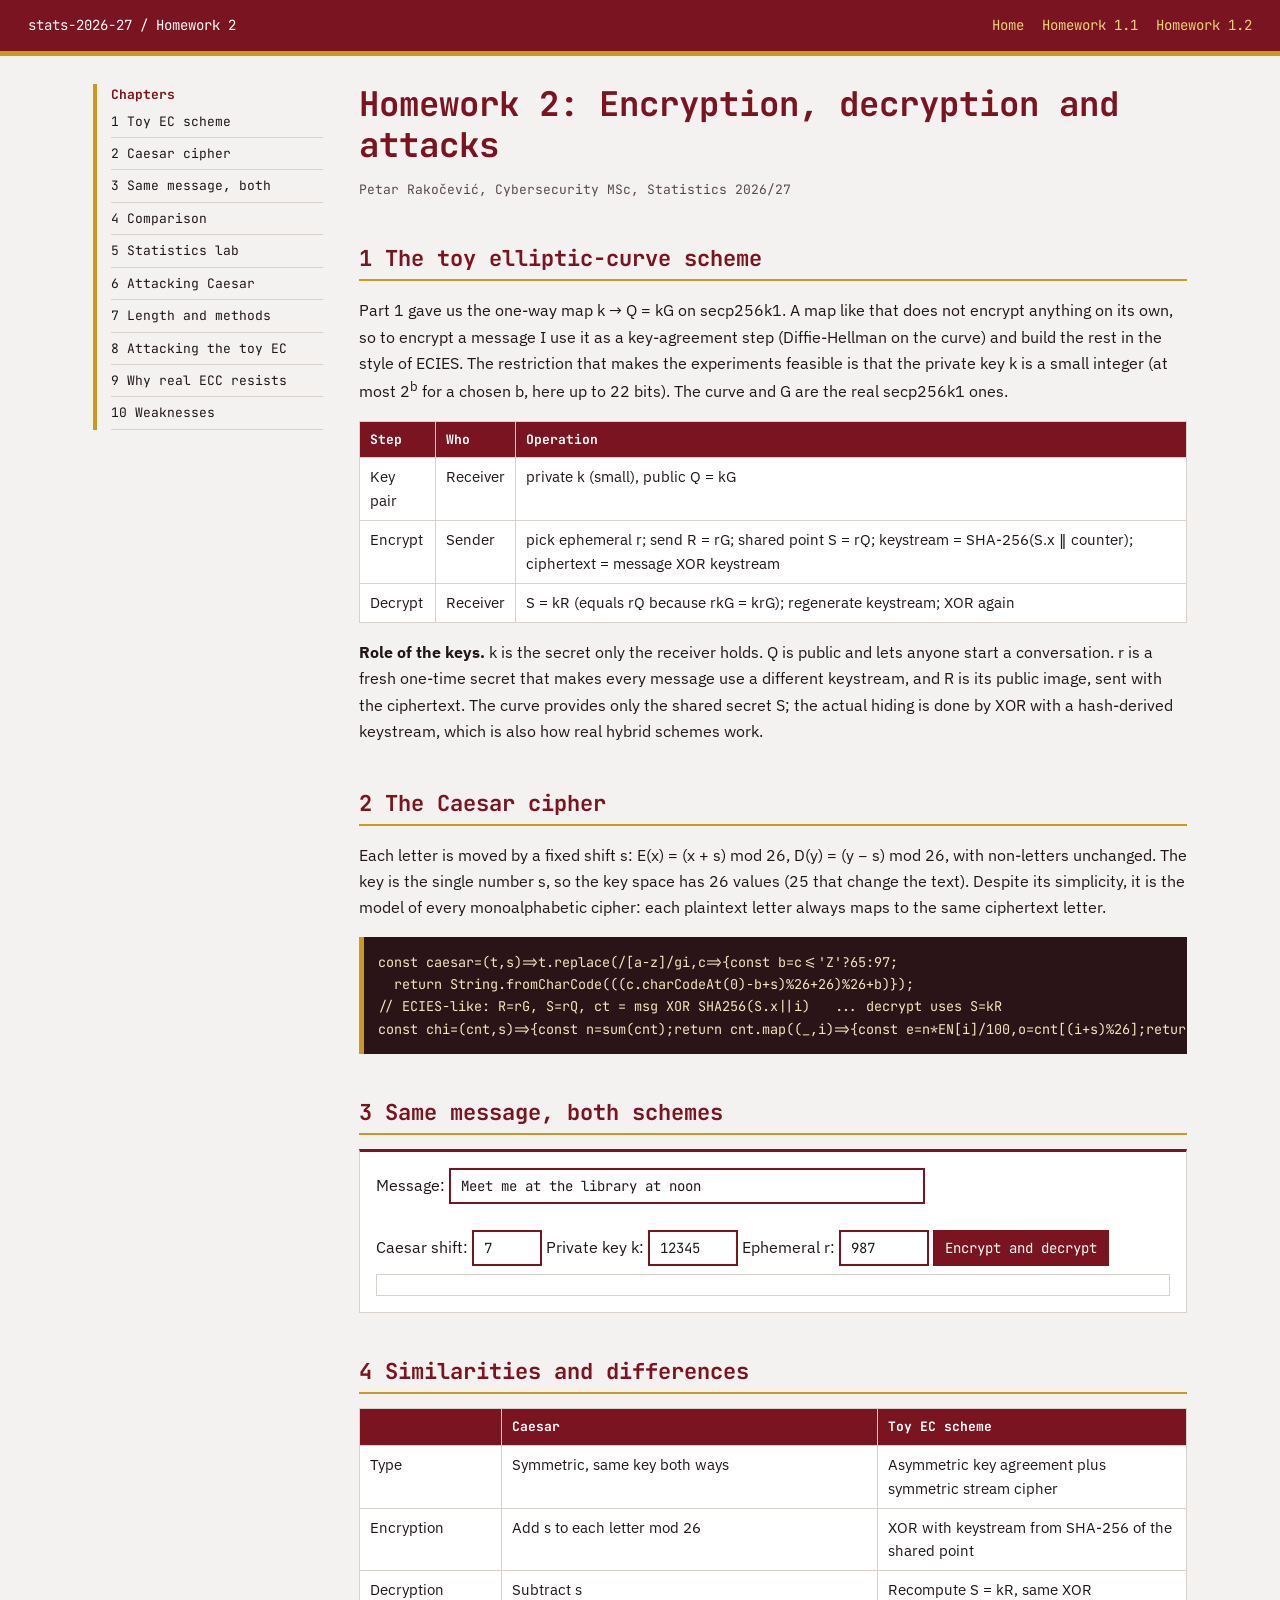
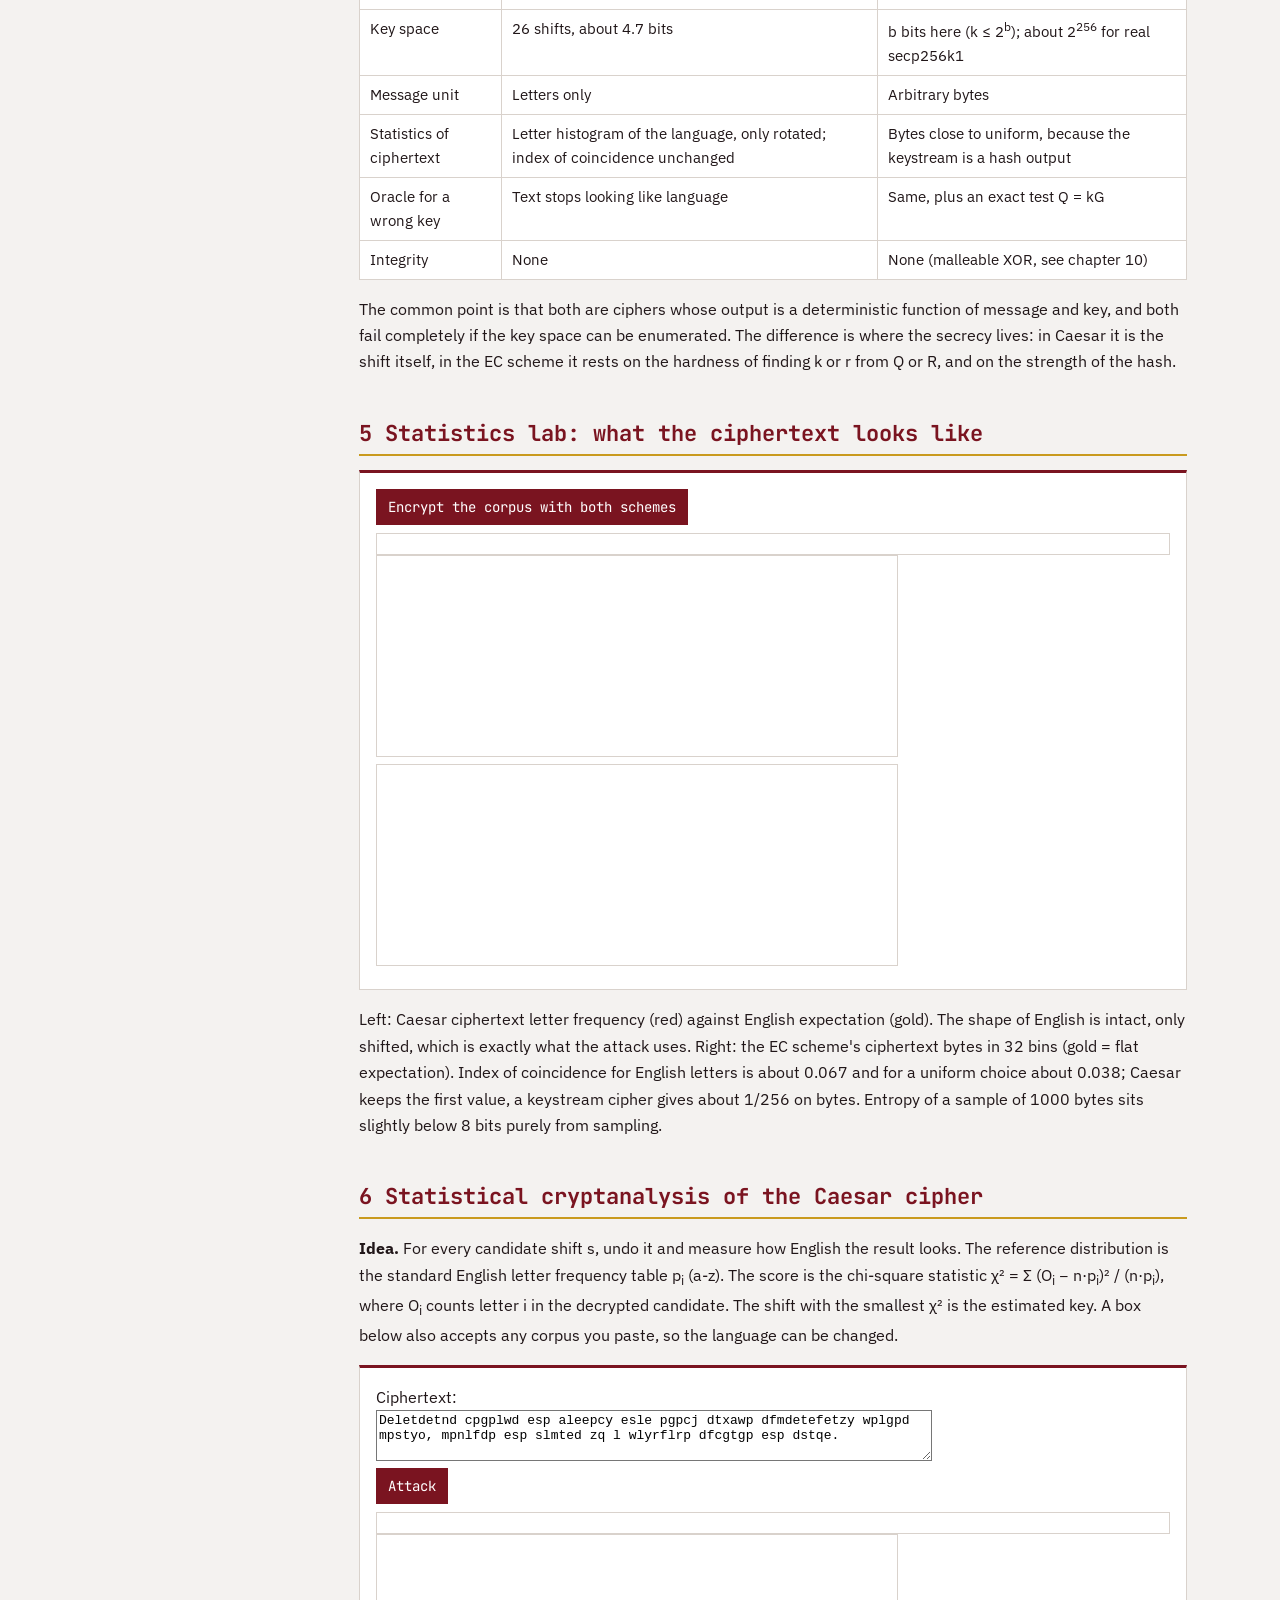
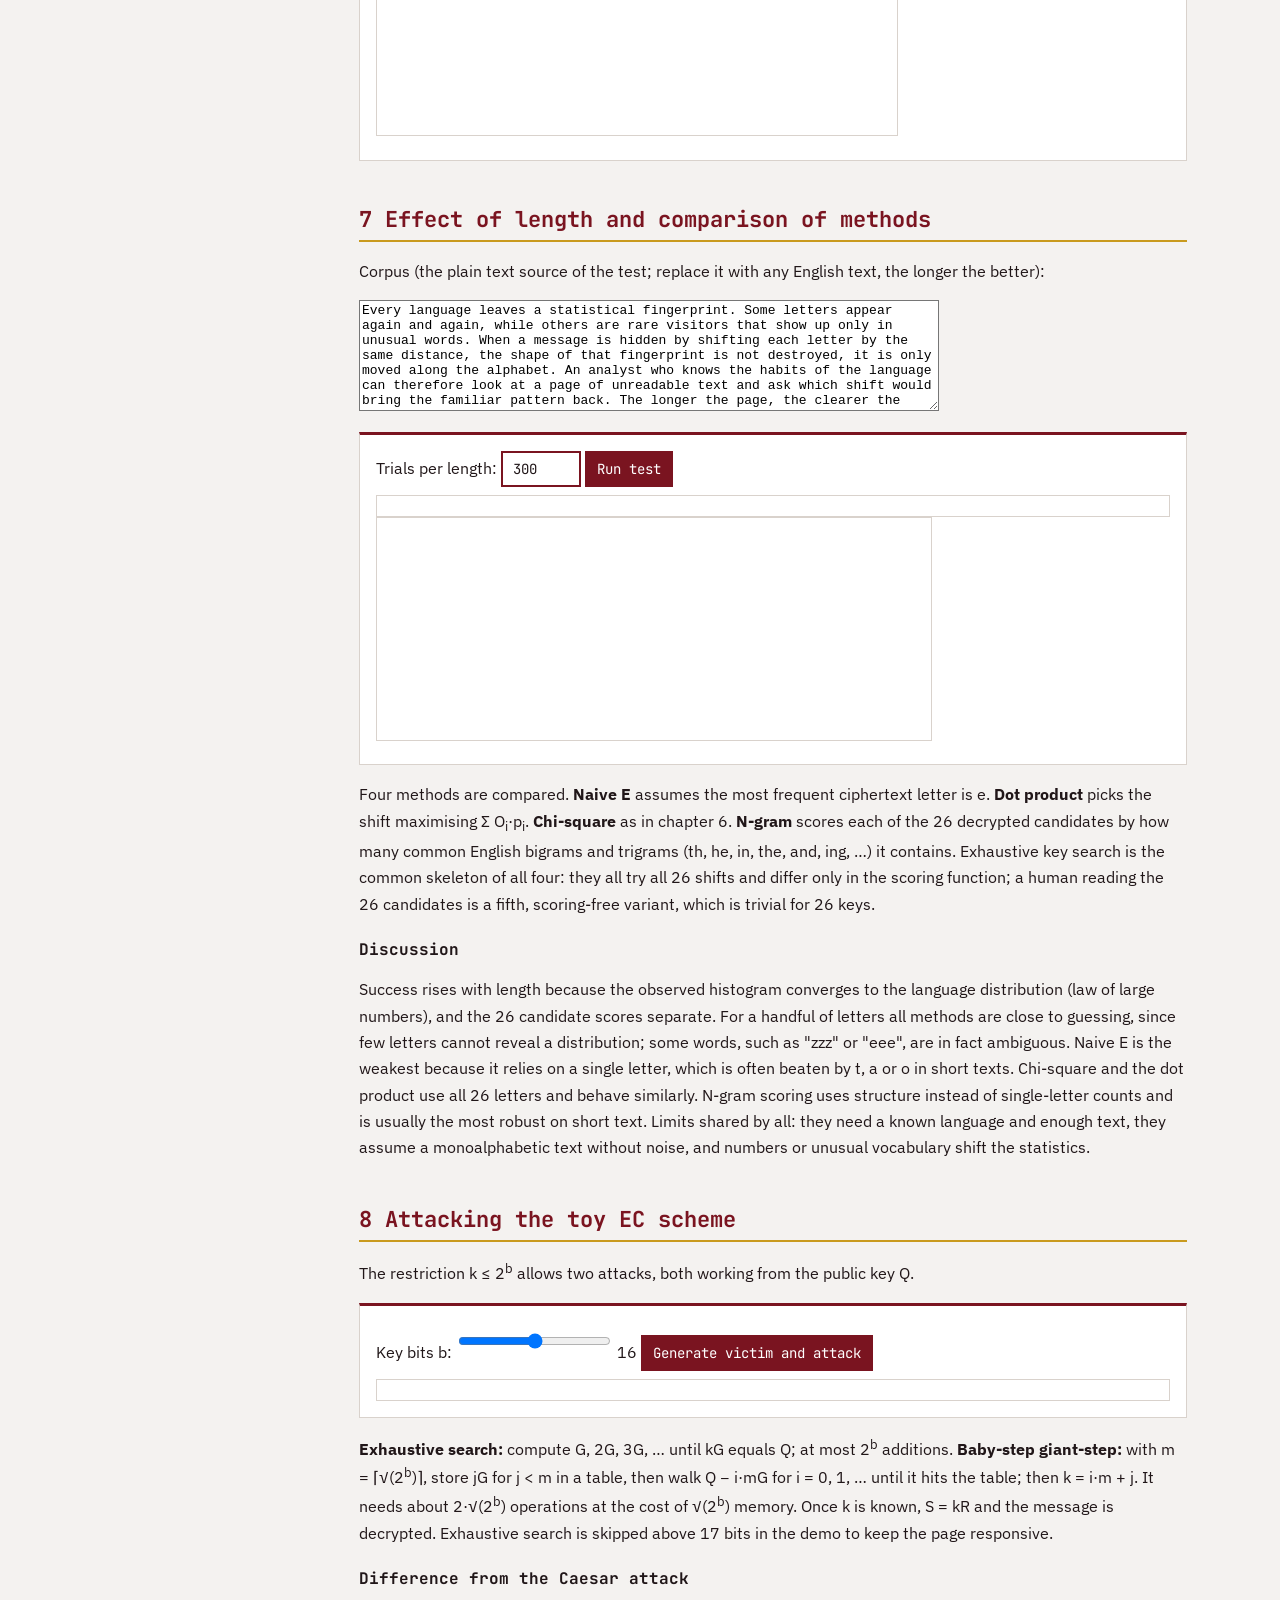
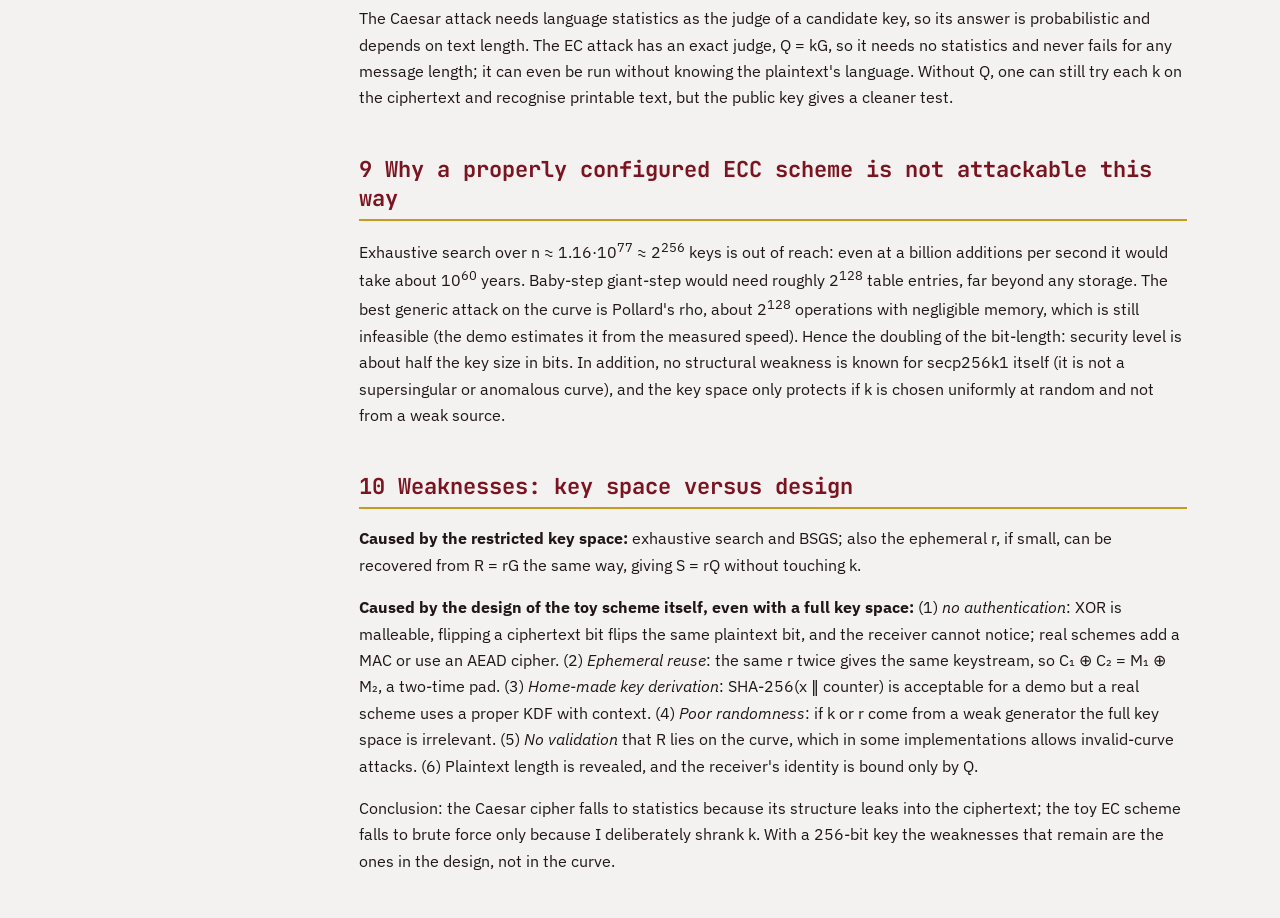
==== commit 9991a1dd: "Update Homework 1.2 link in header" ====
--- a/hmwk2.html
+++ b/hmwk2.html
@@ -1,6 +1,6 @@
 <!DOCTYPE html><html lang="en"><head><meta charset="utf-8"><meta name="viewport" content="width=device-width,initial-scale=1"><title>Homework 2 | Petar Rakočević</title>
 <link href="https://fonts.googleapis.com/css2?family=IBM+Plex+Sans:wght@400;600&family=JetBrains+Mono:wght@400;700&display=swap" rel="stylesheet"><link rel="stylesheet" href="style.css"></head><body>
-<header class="top"><span>stats-2026-27 / Homework2</span><span><a href="index.html">Home</a><a href="homework1.html">Homework 1.1</a><a href="homework2.html">Homework 1.2</a></span></header>
+<header class="top"><span>stats-2026-27 / Homework 2</span><span><a href="index.html">Home</a><a href="homework1.html">Homework 1.1</a><a href="homework2.html">Homework 1.2</a></span></header>
 <div class="wrap"><aside><b>Chapters</b><a href="#ecc">1 Toy EC scheme</a><a href="#cae">2 Caesar cipher</a><a href="#demo">3 Same message, both</a><a href="#cmp">4 Comparison</a><a href="#stat">5 Statistics lab</a><a href="#crypt">6 Attacking Caesar</a><a href="#tests">7 Length and methods</a><a href="#atk">8 Attacking the toy EC</a><a href="#why">9 Why real ECC resists</a><a href="#weak">10 Weaknesses</a></aside><main>
 <h1>Homework 2: Encryption, decryption and attacks</h1><p class="meta">Petar Rakočević, Cybersecurity MSc, Statistics 2026/27</p>
 <h2 id="ecc">1 The toy elliptic-curve scheme</h2>
--- a/style.css
+++ b/style.css
@@ -3,8 +3,8 @@
 body{margin:0;background:var(--bg);color:var(--ink);font:16px/1.65 var(--sans)}
 header.top{background:var(--red);color:#fff;border-bottom:5px solid var(--gold);padding:14px 28px;display:flex;justify-content:space-between;flex-wrap:wrap;gap:8px;font-family:var(--mono);font-size:14px}
 header.top a{color:var(--gold2);text-decoration:none;margin-left:18px}
-.wrap{max-width:1150px;margin:0 auto;padding:28px;display:grid;grid-template-columns:230px 1fr;gap:36px}
-.wrap.single{grid-template-columns:1fr}
+.wrap{max-width:1150px;margin:0 auto;padding:28px;display:grid;grid-template-columns:230px minmax(0,1fr);gap:36px}
+.wrap.single{grid-template-columns:minmax(0,1fr)}
 aside{position:sticky;top:16px;align-self:start;border-left:4px solid var(--gold);padding-left:14px;font-family:var(--mono);font-size:13px}
 aside b{color:var(--red)}aside a{display:block;color:var(--ink);text-decoration:none;padding:5px 0;border-bottom:1px solid var(--line)}aside a:hover{color:var(--red2)}
 h1{font:700 34px/1.2 var(--mono);color:var(--red);margin:0 0 6px}
@@ -22,7 +22,7 @@
 button,input,select{font:14px var(--mono);padding:7px 10px;border:2px solid var(--red);background:#fff;color:var(--ink)}
 button{background:var(--red);color:#fff;cursor:pointer}button:hover{background:var(--red2)}
 :focus-visible{outline:3px solid var(--gold);outline-offset:2px}
-img{max-width:100%;border:1px solid var(--line)}
+img{max-width:100%;border:1px solid var(--line);margin:6px 0;display:block}
 canvas{max-width:100%;background:#fff;border:1px solid var(--line)}
 .cards{display:grid;grid-template-columns:repeat(auto-fit,minmax(280px,1fr));gap:20px;margin-top:26px}
 .card{display:block;background:var(--panel);border:2px solid var(--red);border-left:12px solid var(--gold);padding:18px;text-decoration:none;color:var(--ink)}
@@ -33,5 +33,12 @@
 .pipe div:first-child{border-left:1px solid var(--red)}.pipe b{display:block;color:var(--red)}.pipe i{color:#7a6a6c;font-style:normal}
 .tl{border-left:4px solid var(--gold);margin-left:8px}.tl div{padding:4px 0 10px 18px}.tl b{font-family:var(--mono);color:var(--red)}
 .out{font-family:var(--mono);font-size:13px;background:#fff;border:1px solid var(--line);padding:10px;white-space:pre-wrap;word-break:break-all;margin-top:8px}
-@media(max-width:820px){.wrap{grid-template-columns:1fr;padding:16px}aside{position:static}}
+@media(max-width:820px){.wrap{grid-template-columns:minmax(0,1fr);padding:16px}aside{position:static}}
 @media(prefers-reduced-motion:reduce){*{transition:none!important}}
+
+main{min-width:0}
+pre,table,.box,.out{max-width:100%}
+.box{overflow-x:auto}
+canvas{max-width:70%;height:auto}
+textarea{max-width:70%}
+html,body{overflow-x:hidden}
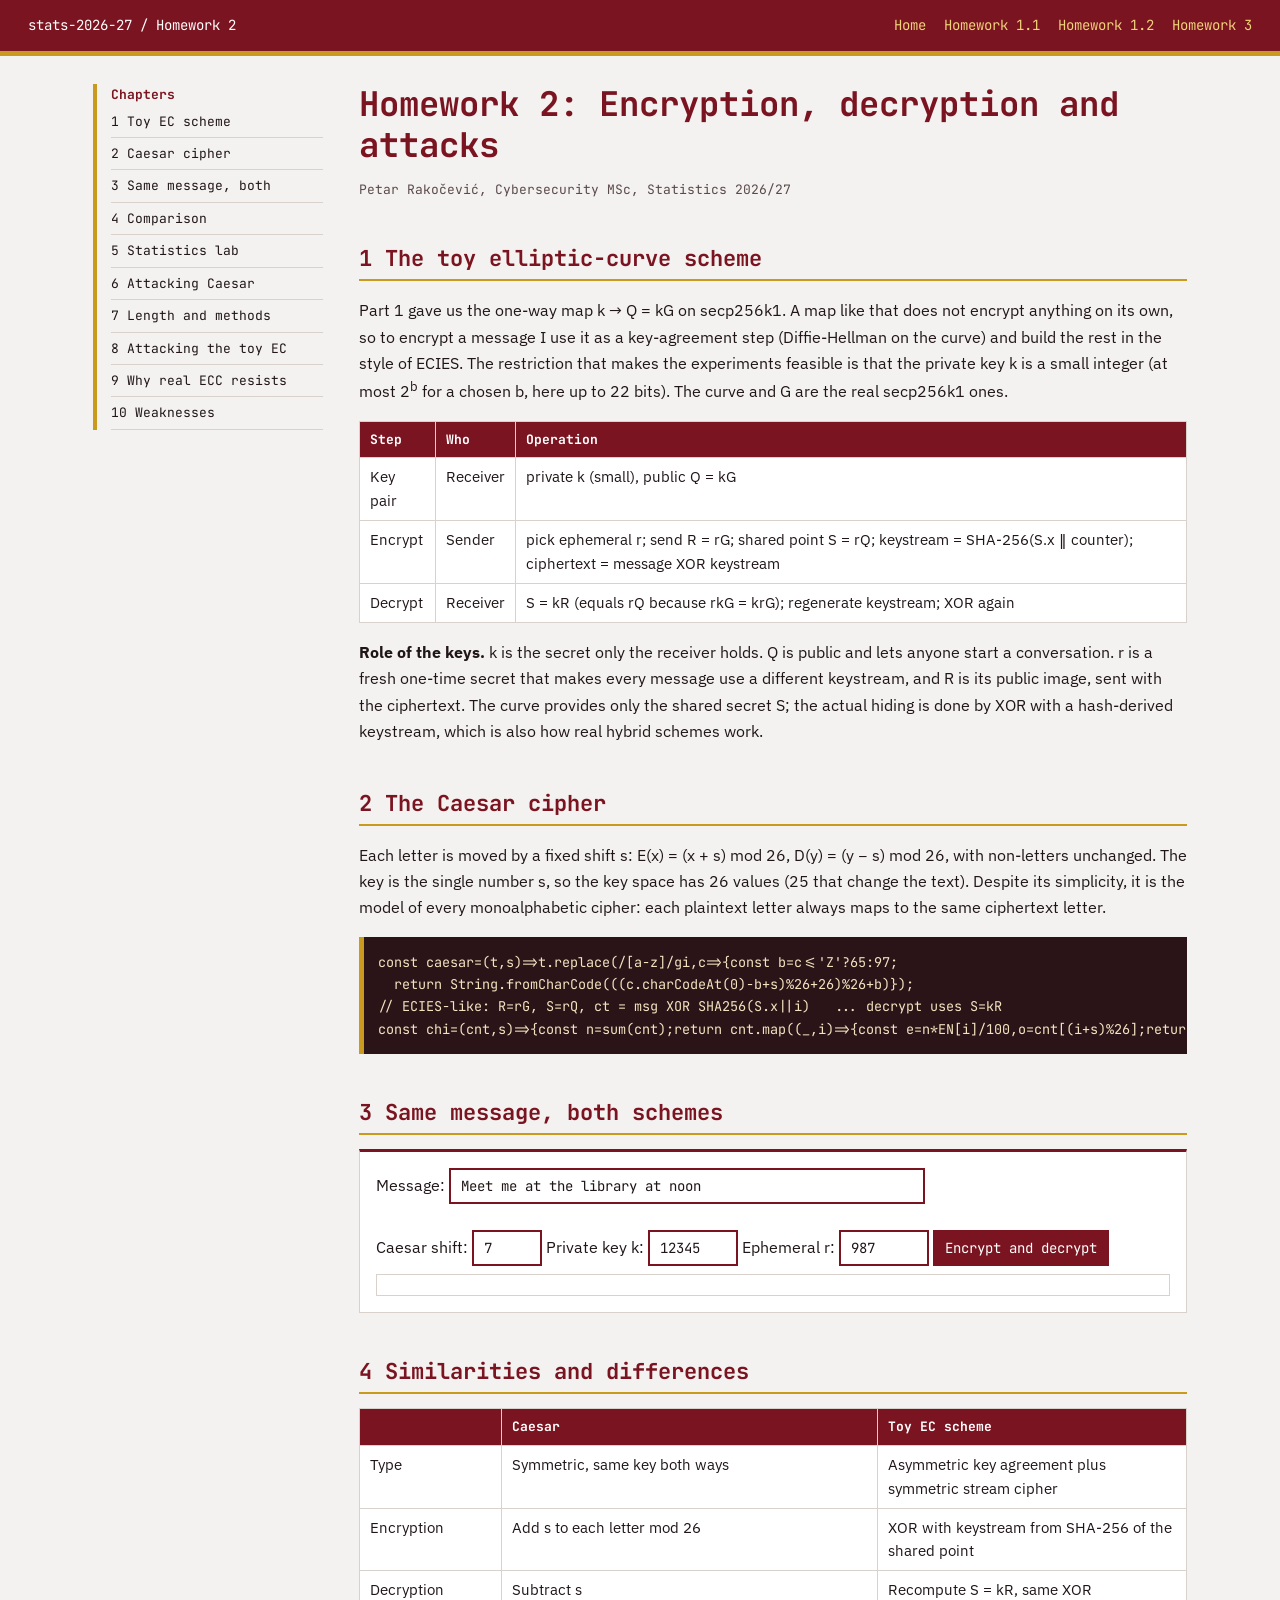
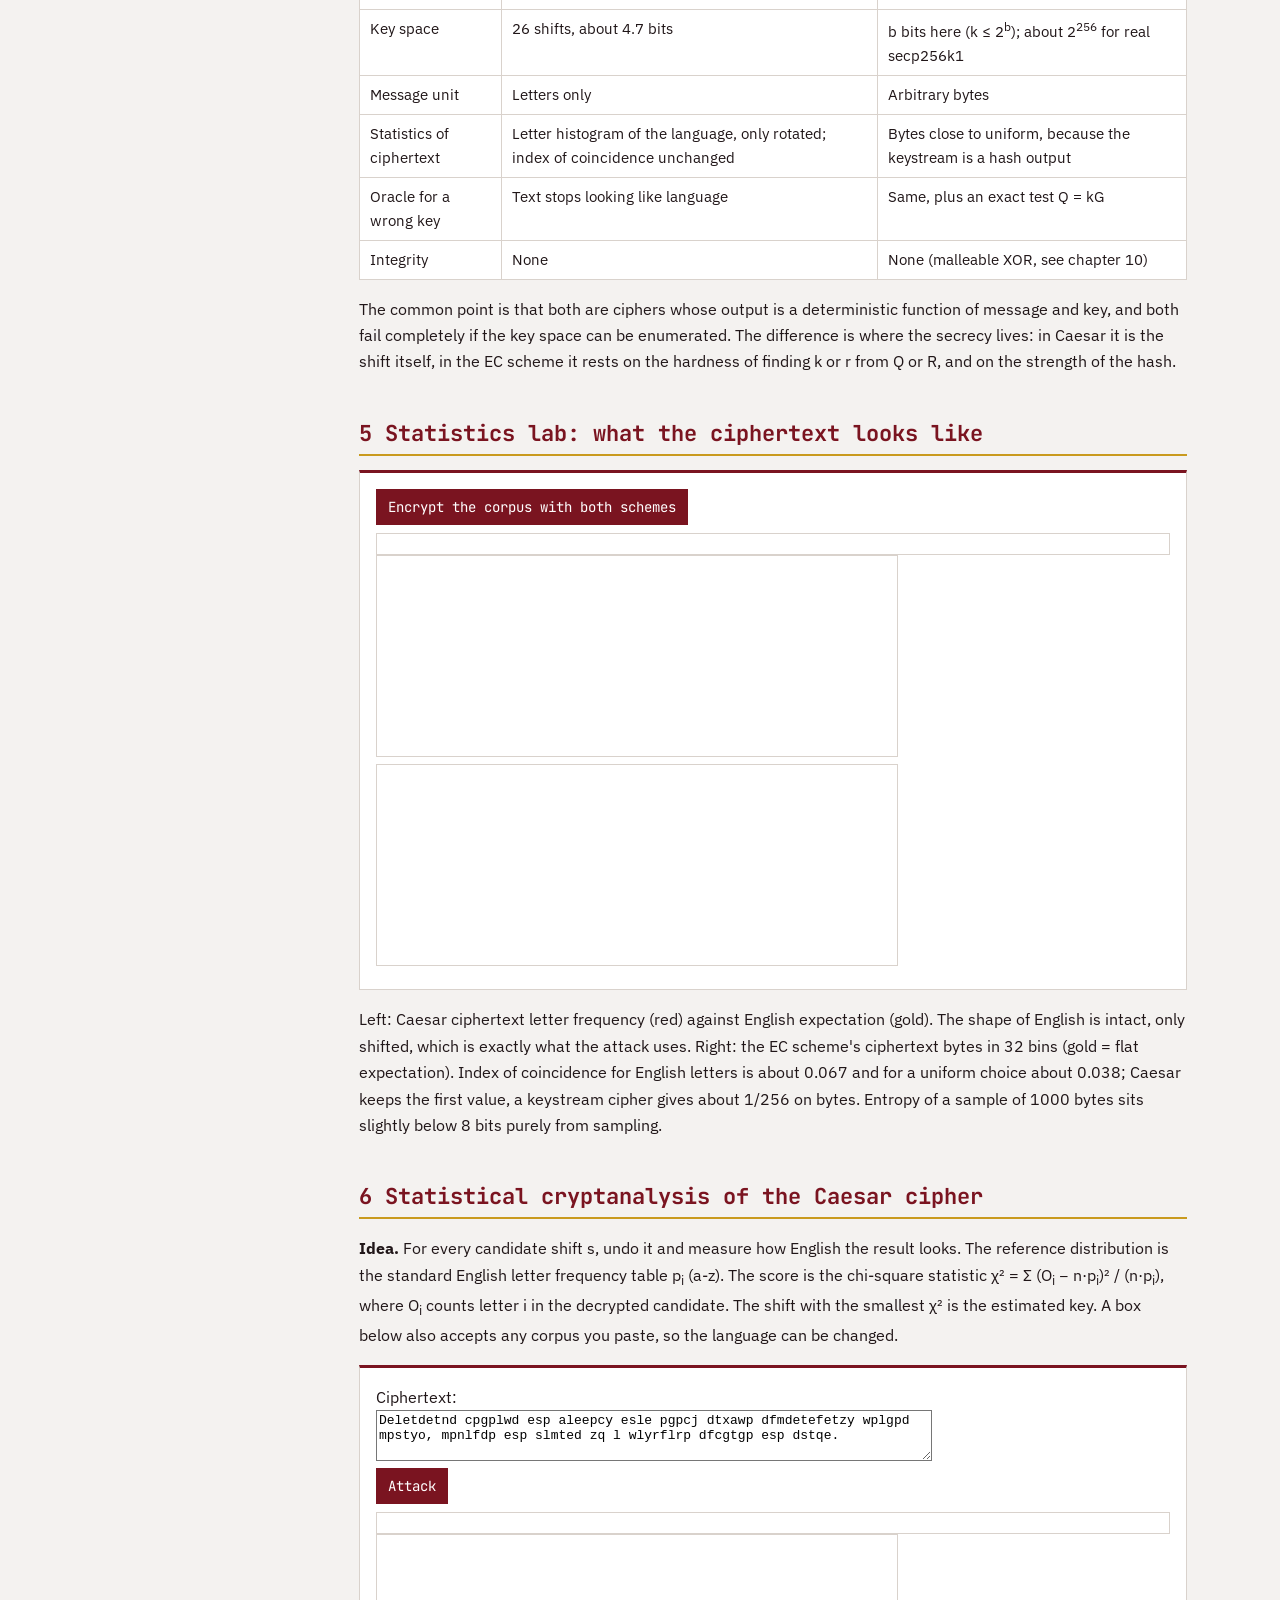
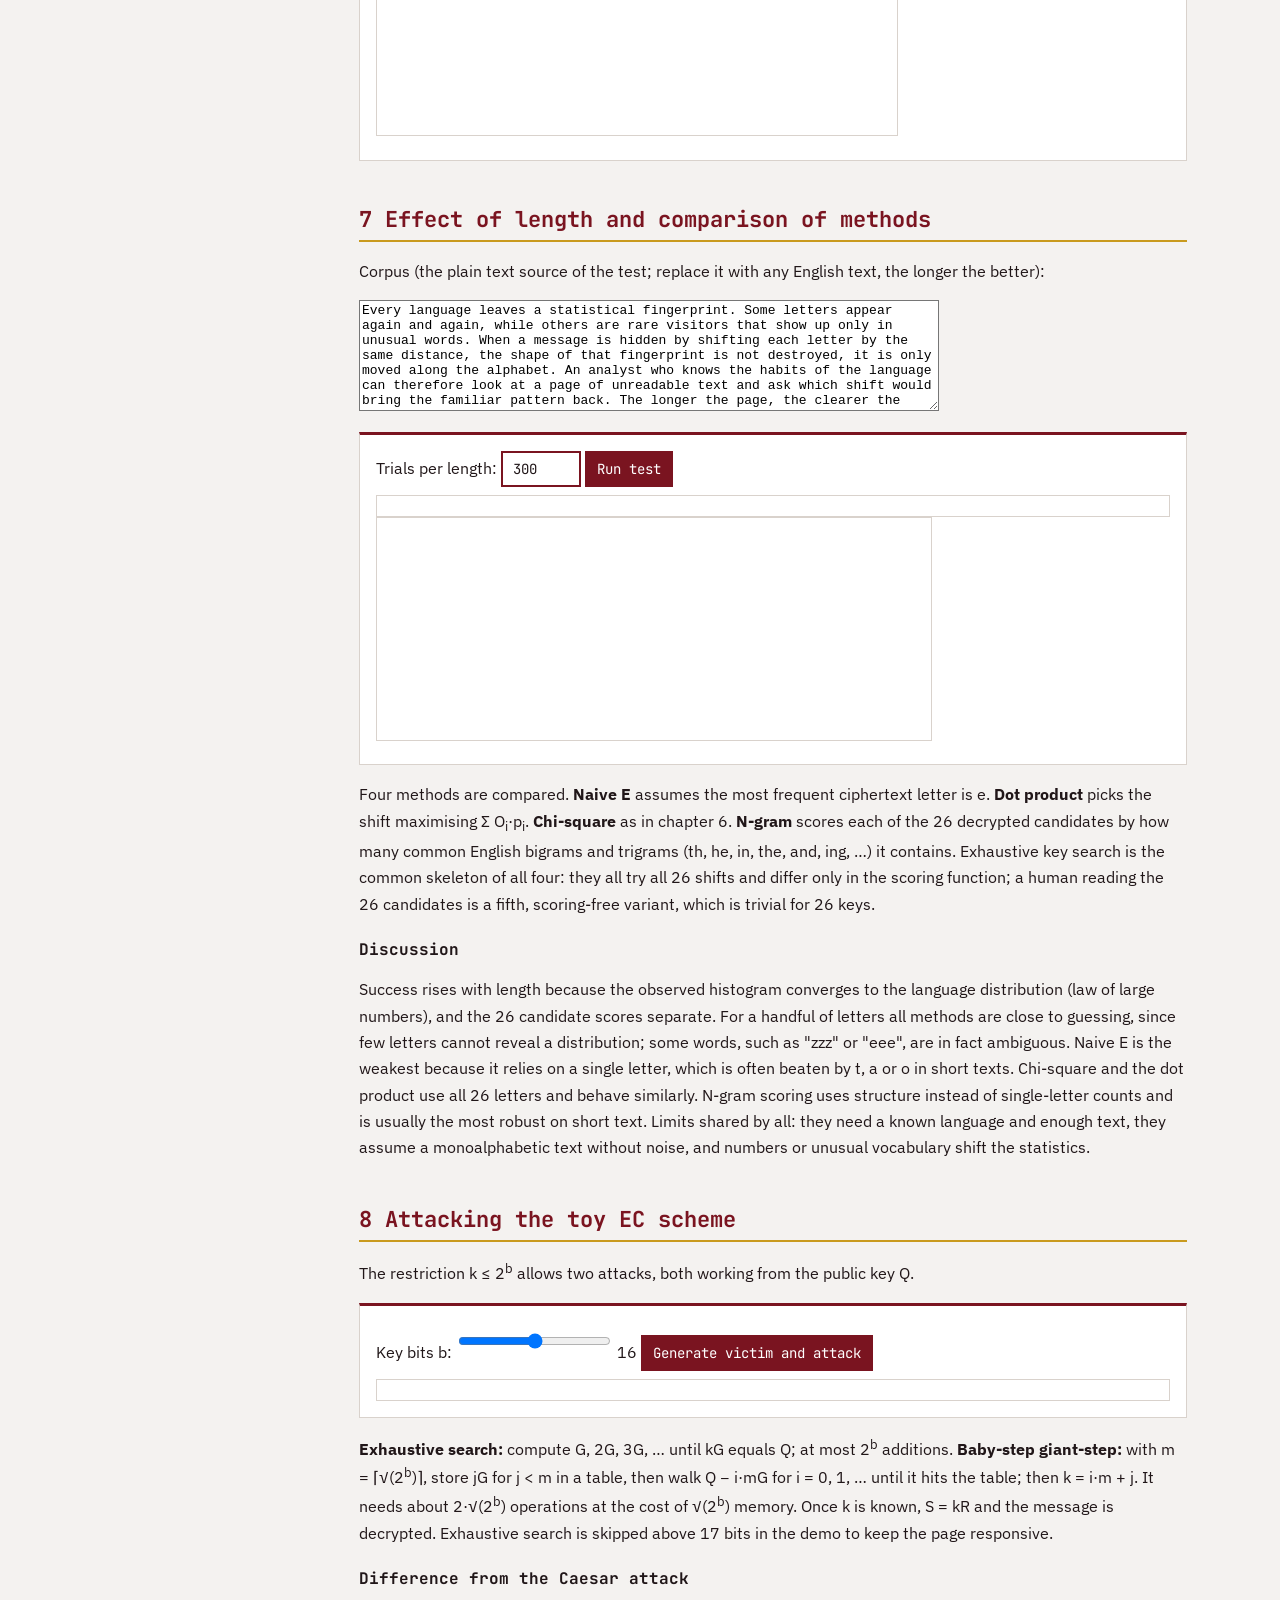
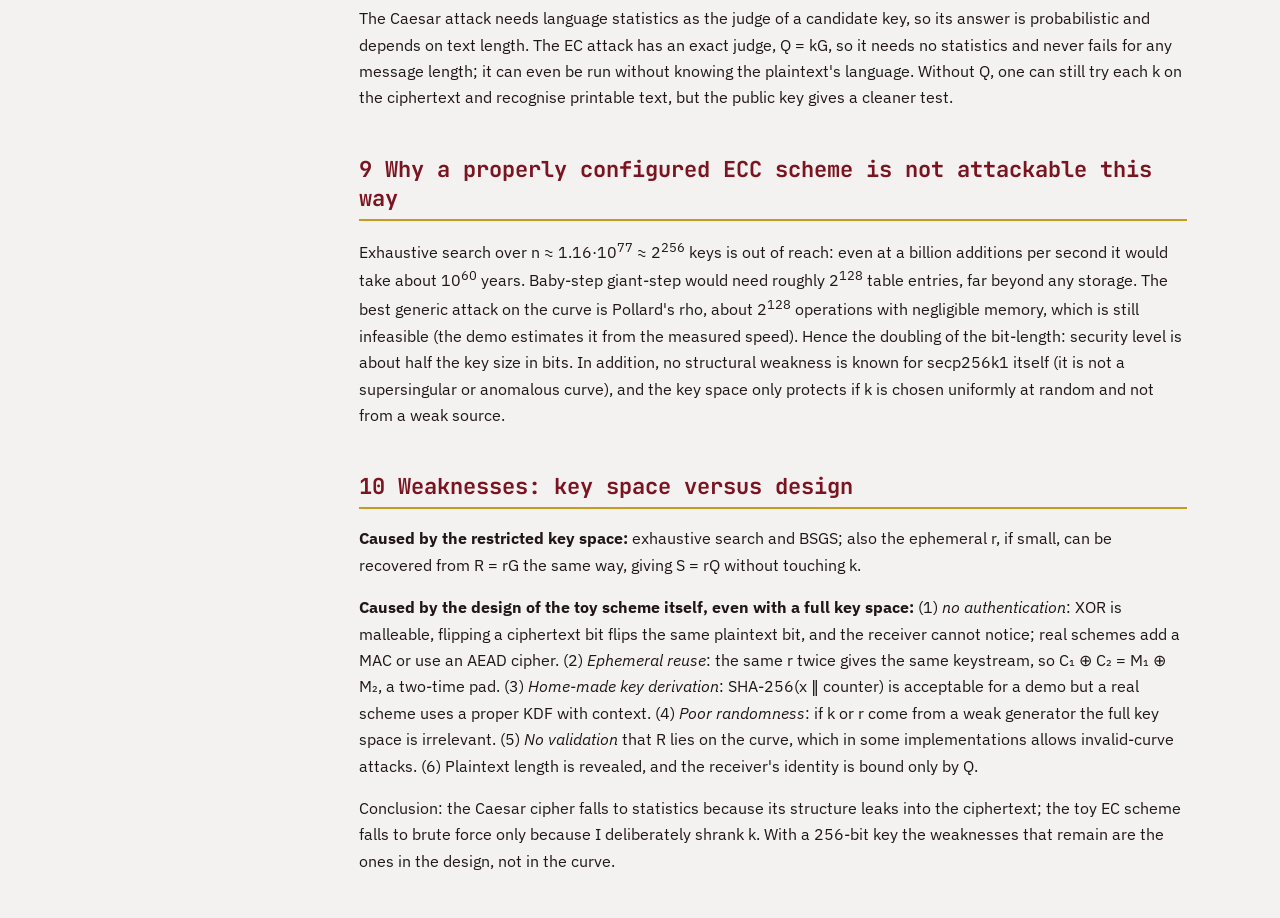
==== commit f6f41f92: "Add link to Homework 3 in header" ====
--- a/hmwk2.html
+++ b/hmwk2.html
@@ -1,6 +1,6 @@
 <!DOCTYPE html><html lang="en"><head><meta charset="utf-8"><meta name="viewport" content="width=device-width,initial-scale=1"><title>Homework 2 | Petar Rakočević</title>
 <link href="https://fonts.googleapis.com/css2?family=IBM+Plex+Sans:wght@400;600&family=JetBrains+Mono:wght@400;700&display=swap" rel="stylesheet"><link rel="stylesheet" href="style.css"></head><body>
-<header class="top"><span>stats-2026-27 / Homework 2</span><span><a href="index.html">Home</a><a href="homework1.html">Homework 1.1</a><a href="homework2.html">Homework 1.2</a></span></header>
+<header class="top"><span>stats-2026-27 / Homework 2</span><span><a href="index.html">Home</a><a href="homework1.html">Homework 1.1</a><a href="homework2.html">Homework 1.2</a><a href="homework3.html">Homework 3</a></span></header>
 <div class="wrap"><aside><b>Chapters</b><a href="#ecc">1 Toy EC scheme</a><a href="#cae">2 Caesar cipher</a><a href="#demo">3 Same message, both</a><a href="#cmp">4 Comparison</a><a href="#stat">5 Statistics lab</a><a href="#crypt">6 Attacking Caesar</a><a href="#tests">7 Length and methods</a><a href="#atk">8 Attacking the toy EC</a><a href="#why">9 Why real ECC resists</a><a href="#weak">10 Weaknesses</a></aside><main>
 <h1>Homework 2: Encryption, decryption and attacks</h1><p class="meta">Petar Rakočević, Cybersecurity MSc, Statistics 2026/27</p>
 <h2 id="ecc">1 The toy elliptic-curve scheme</h2>
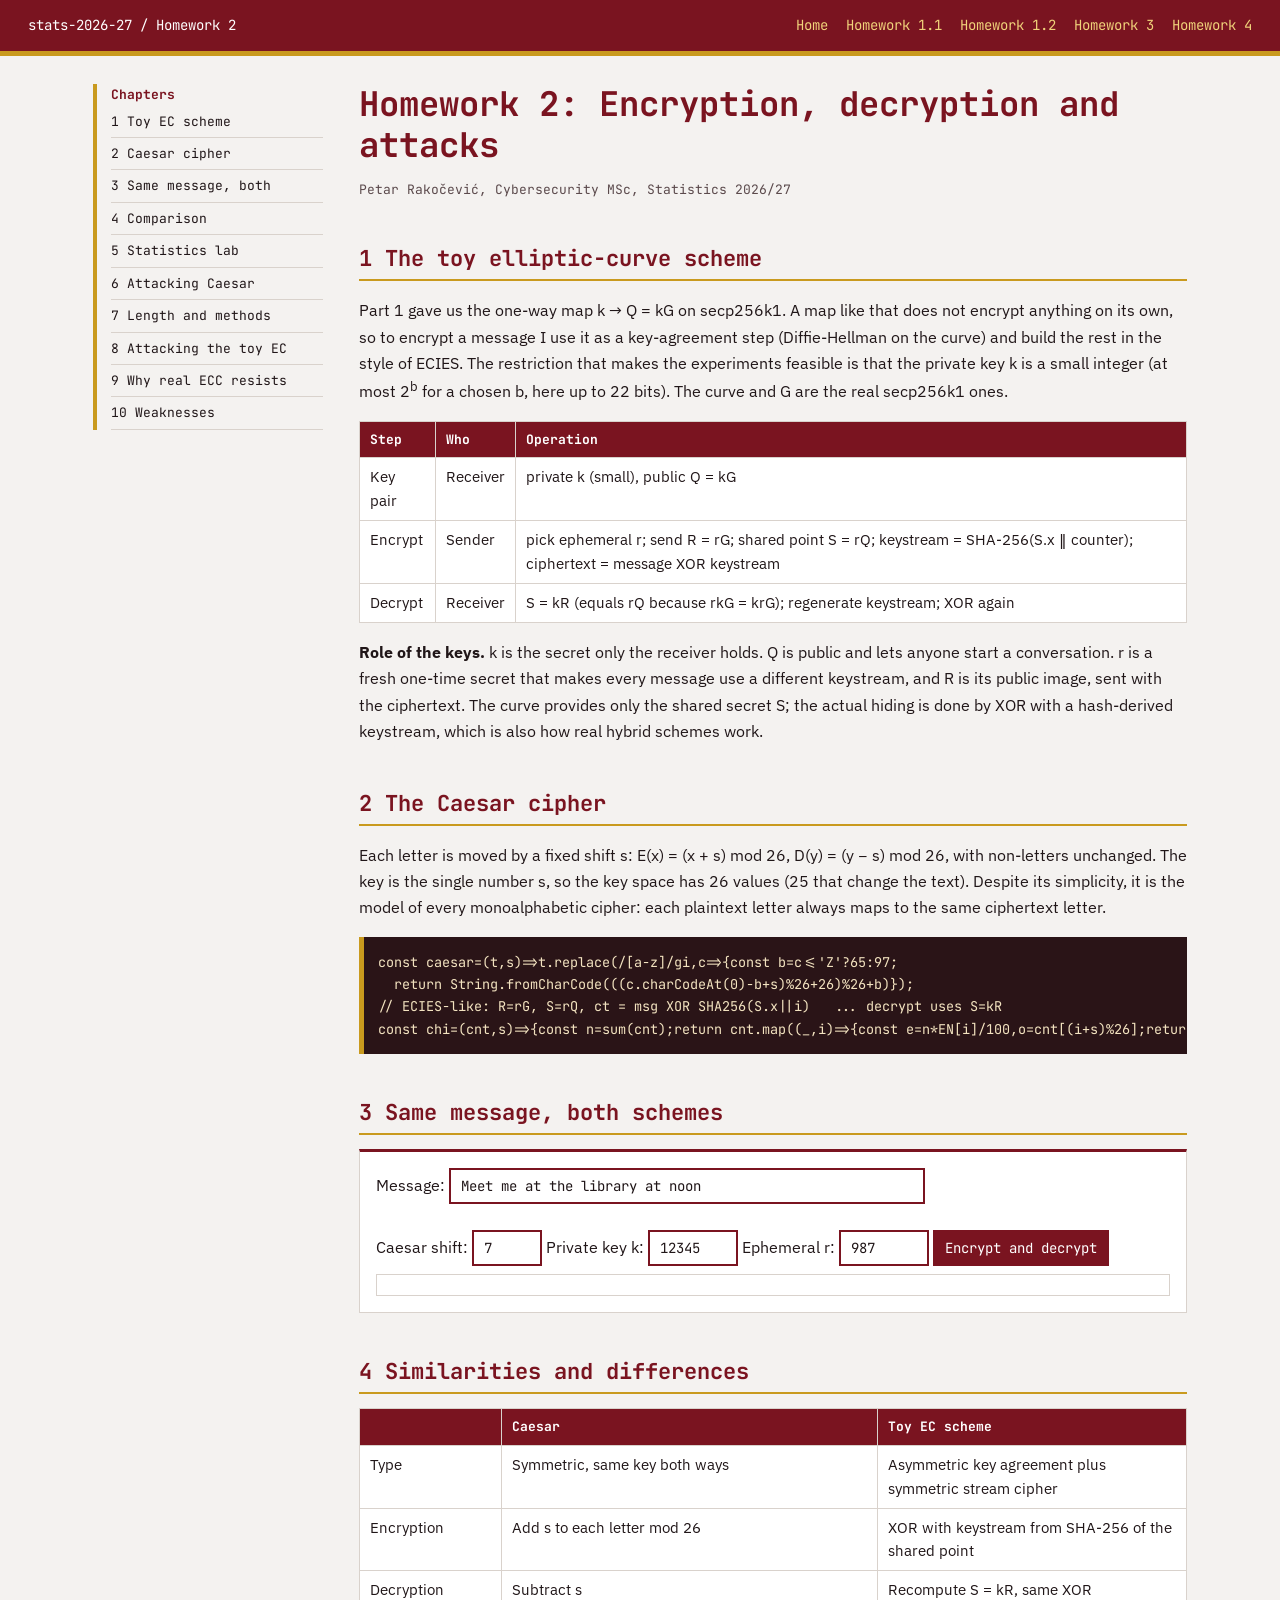
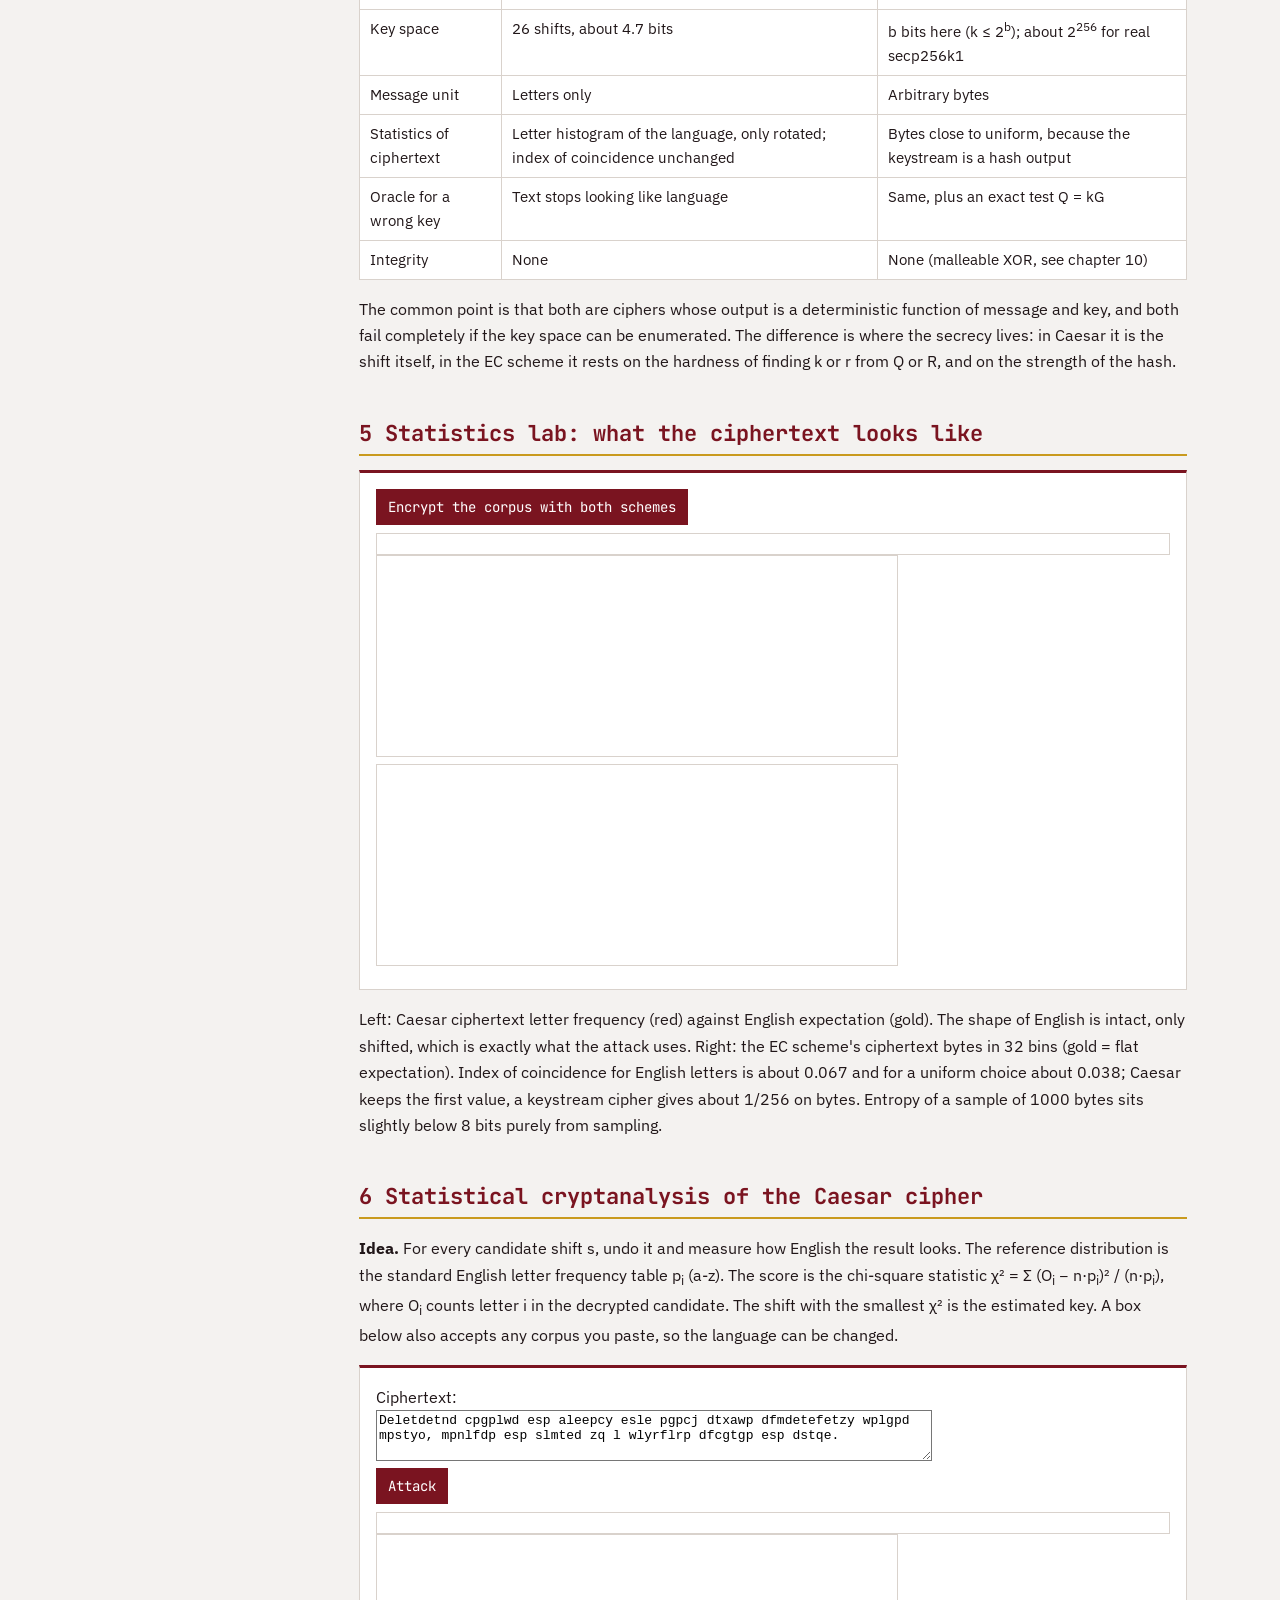
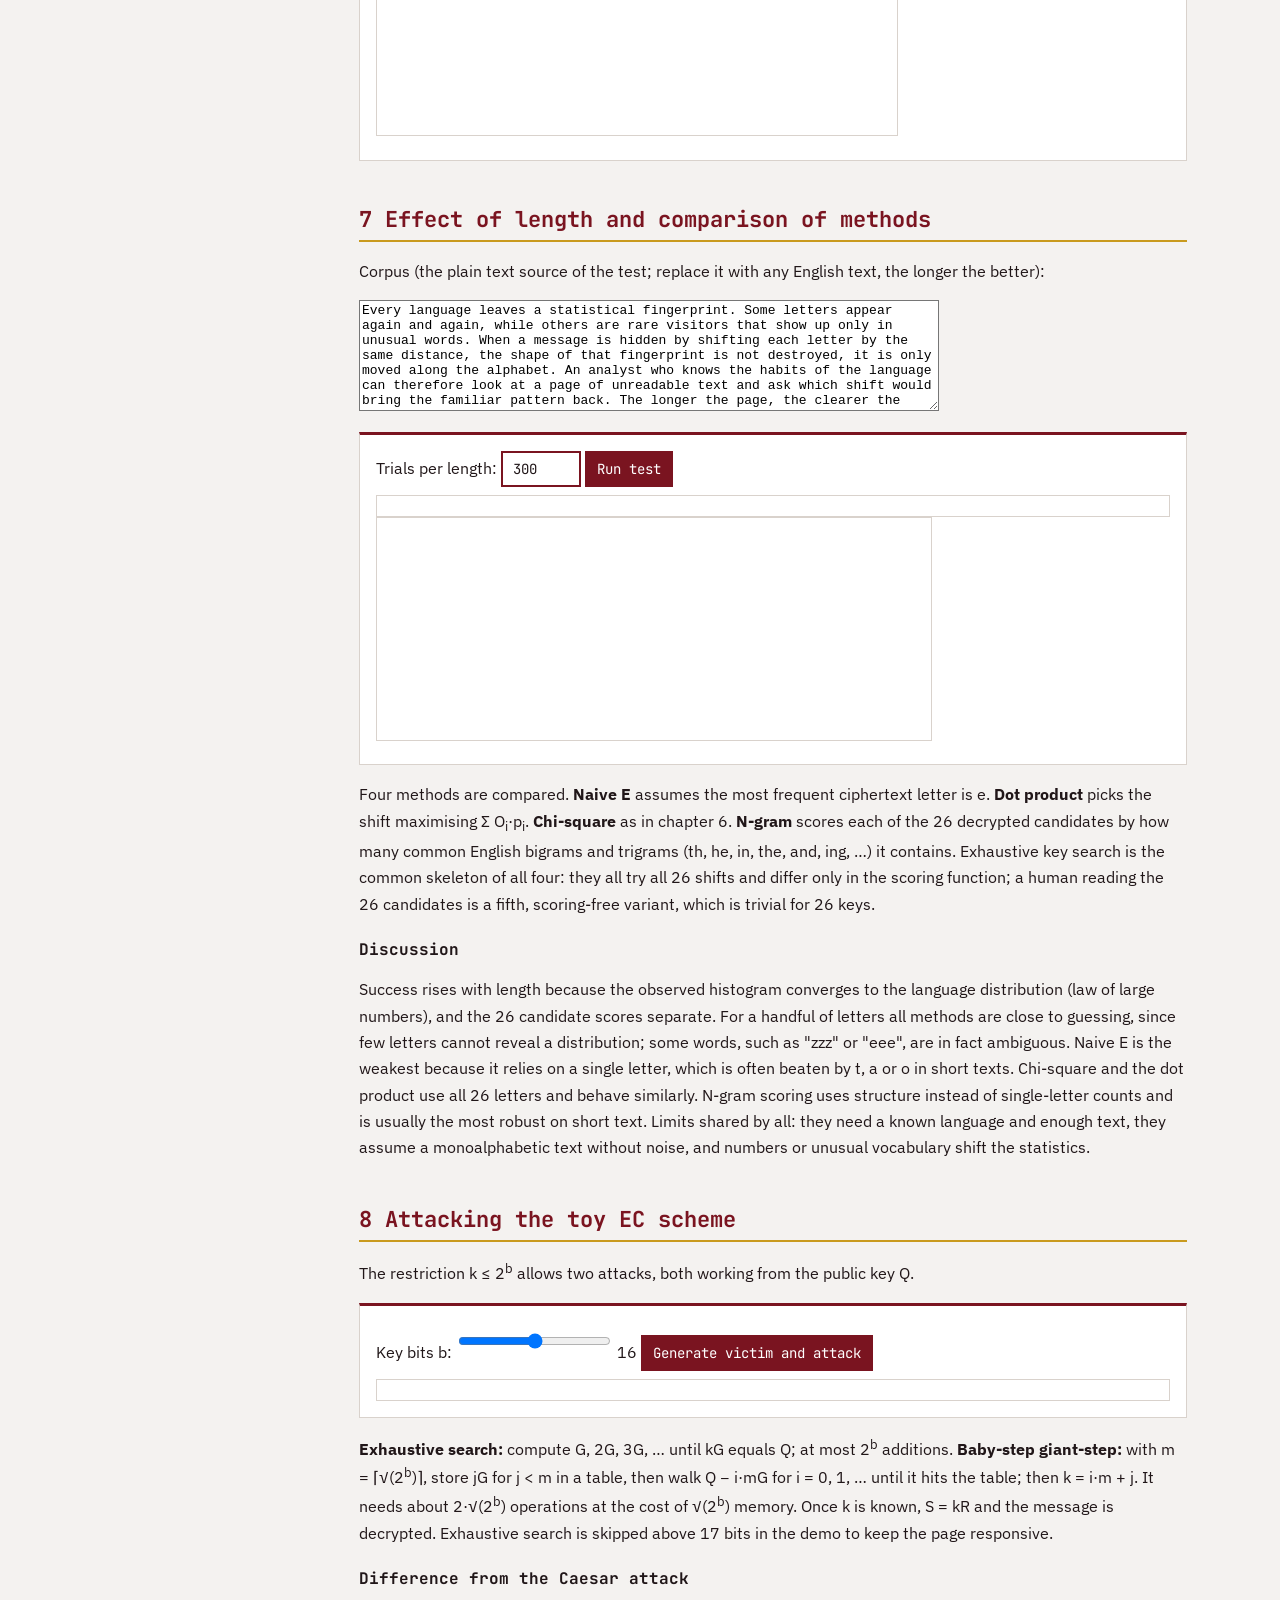
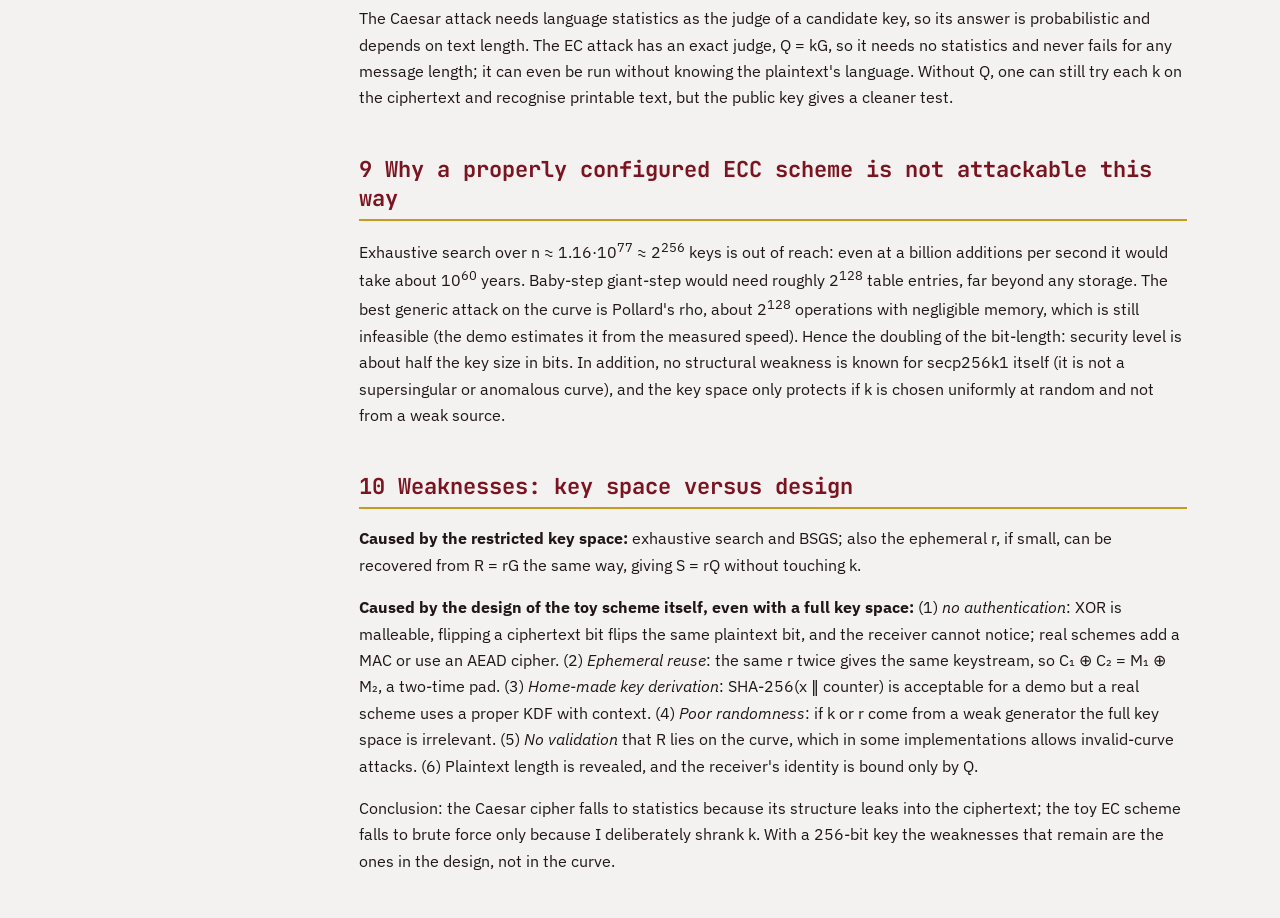
==== commit 5b4fe92d: "Add link to Homework 4 in header" ====
--- a/hmwk2.html
+++ b/hmwk2.html
@@ -1,6 +1,6 @@
 <!DOCTYPE html><html lang="en"><head><meta charset="utf-8"><meta name="viewport" content="width=device-width,initial-scale=1"><title>Homework 2 | Petar Rakočević</title>
 <link href="https://fonts.googleapis.com/css2?family=IBM+Plex+Sans:wght@400;600&family=JetBrains+Mono:wght@400;700&display=swap" rel="stylesheet"><link rel="stylesheet" href="style.css"></head><body>
-<header class="top"><span>stats-2026-27 / Homework 2</span><span><a href="index.html">Home</a><a href="homework1.html">Homework 1.1</a><a href="homework2.html">Homework 1.2</a><a href="homework3.html">Homework 3</a></span></header>
+<header class="top"><span>stats-2026-27 / Homework 2</span><span><a href="index.html">Home</a><a href="homework1.html">Homework 1.1</a><a href="homework2.html">Homework 1.2</a><a href="homework3.html">Homework 3</a><a href="homework4.html">Homework 4</a></span></header>
 <div class="wrap"><aside><b>Chapters</b><a href="#ecc">1 Toy EC scheme</a><a href="#cae">2 Caesar cipher</a><a href="#demo">3 Same message, both</a><a href="#cmp">4 Comparison</a><a href="#stat">5 Statistics lab</a><a href="#crypt">6 Attacking Caesar</a><a href="#tests">7 Length and methods</a><a href="#atk">8 Attacking the toy EC</a><a href="#why">9 Why real ECC resists</a><a href="#weak">10 Weaknesses</a></aside><main>
 <h1>Homework 2: Encryption, decryption and attacks</h1><p class="meta">Petar Rakočević, Cybersecurity MSc, Statistics 2026/27</p>
 <h2 id="ecc">1 The toy elliptic-curve scheme</h2>
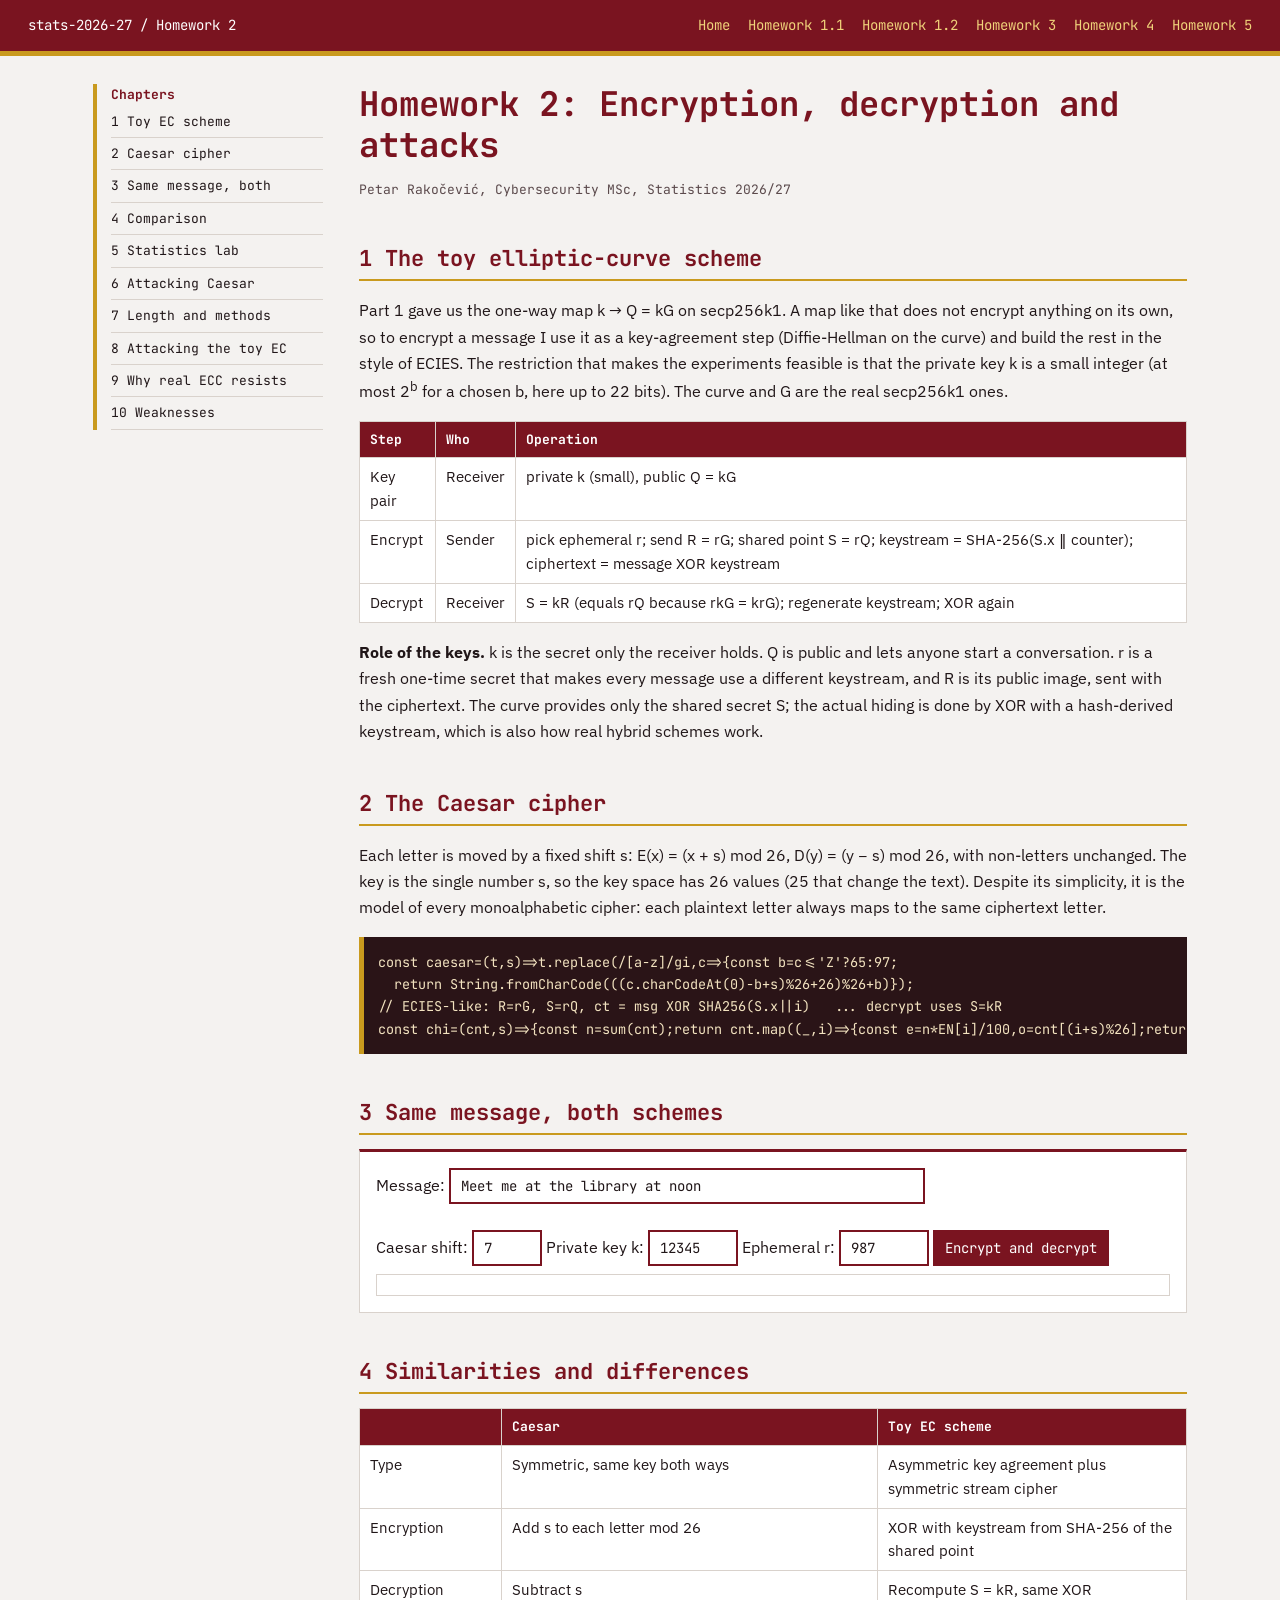
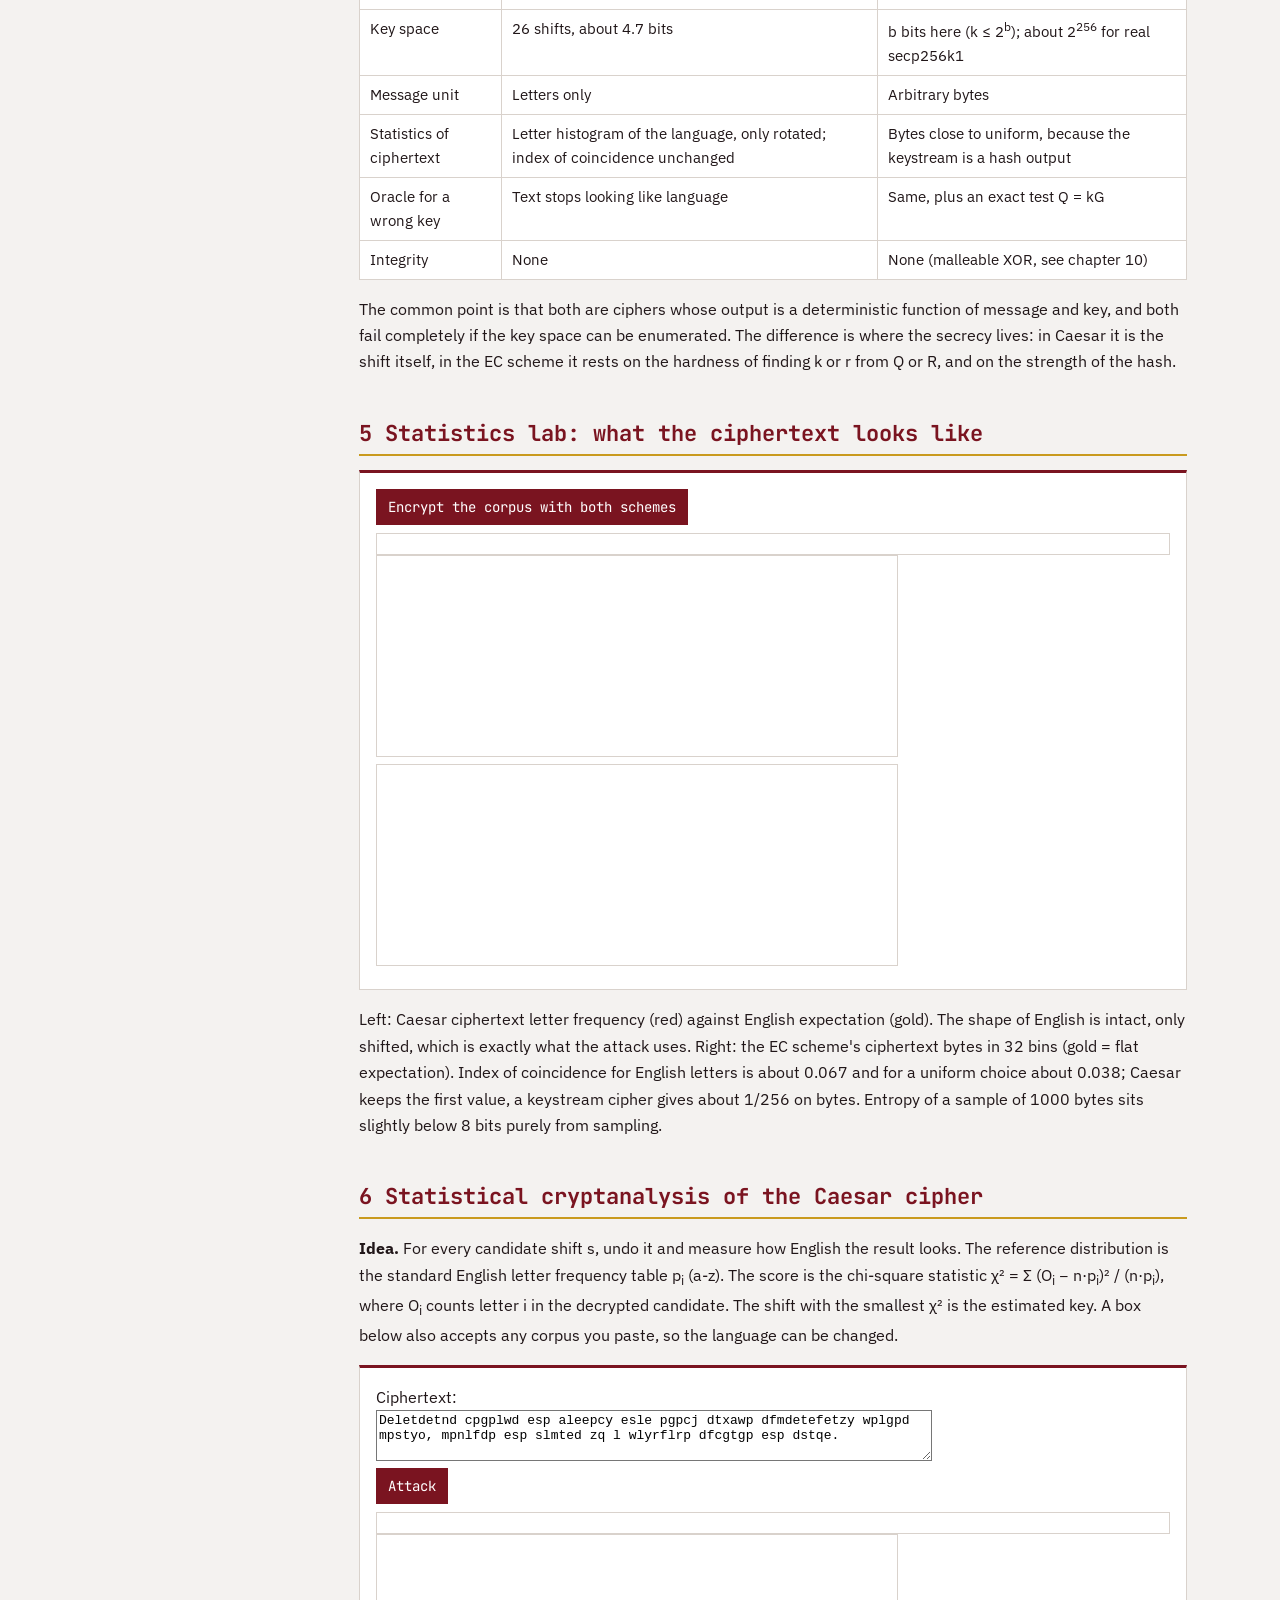
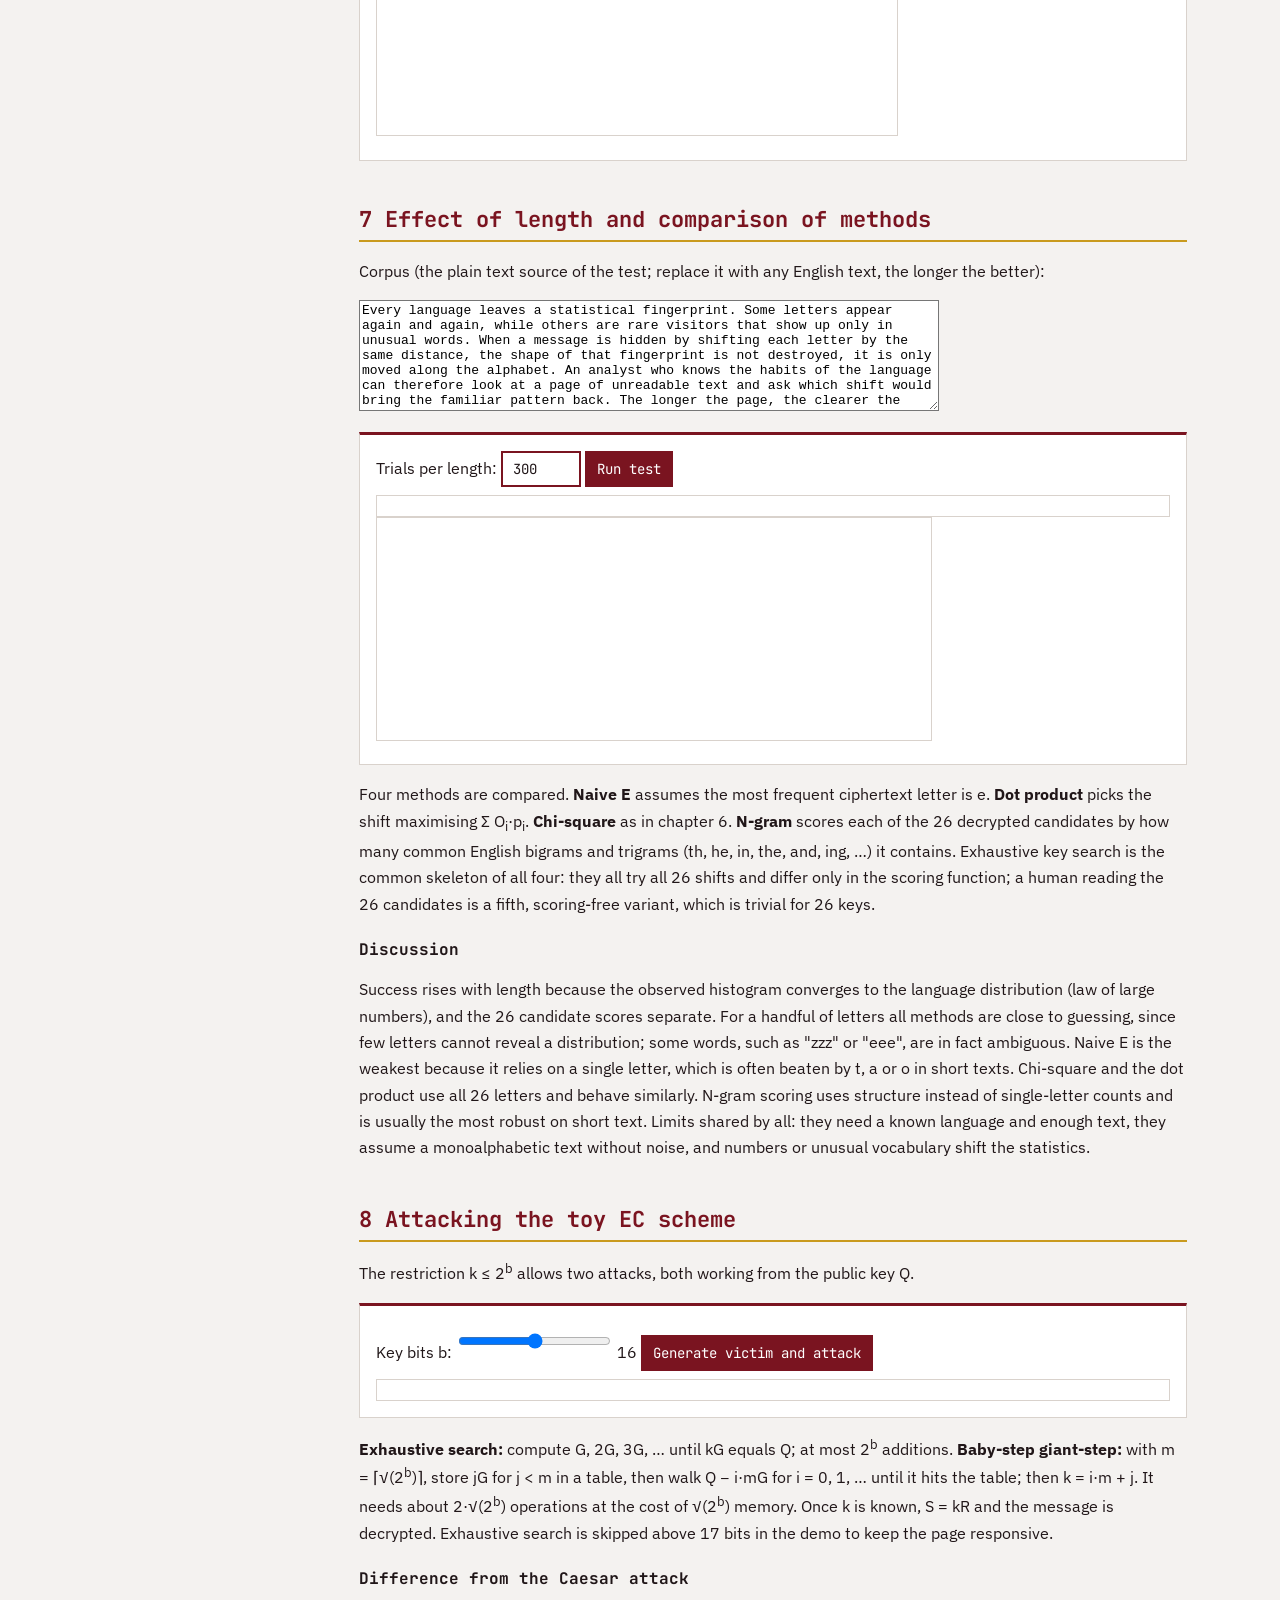
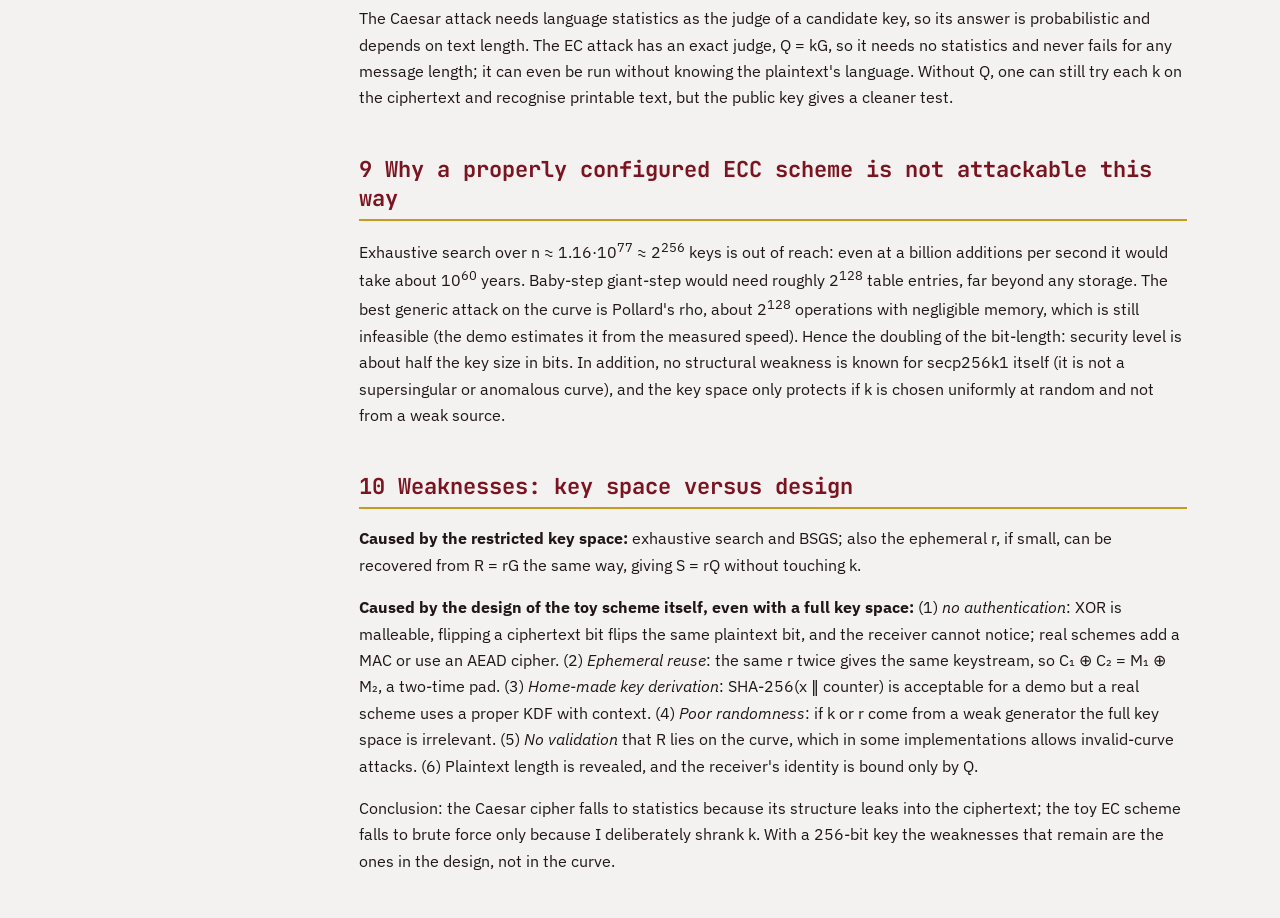
==== commit cf95c29f: "Add Homework 5 link to header in hmwk2.html" ====
--- a/hmwk2.html
+++ b/hmwk2.html
@@ -1,6 +1,6 @@
 <!DOCTYPE html><html lang="en"><head><meta charset="utf-8"><meta name="viewport" content="width=device-width,initial-scale=1"><title>Homework 2 | Petar Rakočević</title>
 <link href="https://fonts.googleapis.com/css2?family=IBM+Plex+Sans:wght@400;600&family=JetBrains+Mono:wght@400;700&display=swap" rel="stylesheet"><link rel="stylesheet" href="style.css"></head><body>
-<header class="top"><span>stats-2026-27 / Homework 2</span><span><a href="index.html">Home</a><a href="homework1.html">Homework 1.1</a><a href="homework2.html">Homework 1.2</a><a href="homework3.html">Homework 3</a><a href="homework4.html">Homework 4</a></span></header>
+<header class="top"><span>stats-2026-27 / Homework 2</span><span><a href="index.html">Home</a><a href="homework1.html">Homework 1.1</a><a href="homework2.html">Homework 1.2</a><a href="homework3.html">Homework 3</a><a href="homework4.html">Homework 4</a><a href="homework5.html">Homework 5</a></span></header>
 <div class="wrap"><aside><b>Chapters</b><a href="#ecc">1 Toy EC scheme</a><a href="#cae">2 Caesar cipher</a><a href="#demo">3 Same message, both</a><a href="#cmp">4 Comparison</a><a href="#stat">5 Statistics lab</a><a href="#crypt">6 Attacking Caesar</a><a href="#tests">7 Length and methods</a><a href="#atk">8 Attacking the toy EC</a><a href="#why">9 Why real ECC resists</a><a href="#weak">10 Weaknesses</a></aside><main>
 <h1>Homework 2: Encryption, decryption and attacks</h1><p class="meta">Petar Rakočević, Cybersecurity MSc, Statistics 2026/27</p>
 <h2 id="ecc">1 The toy elliptic-curve scheme</h2>
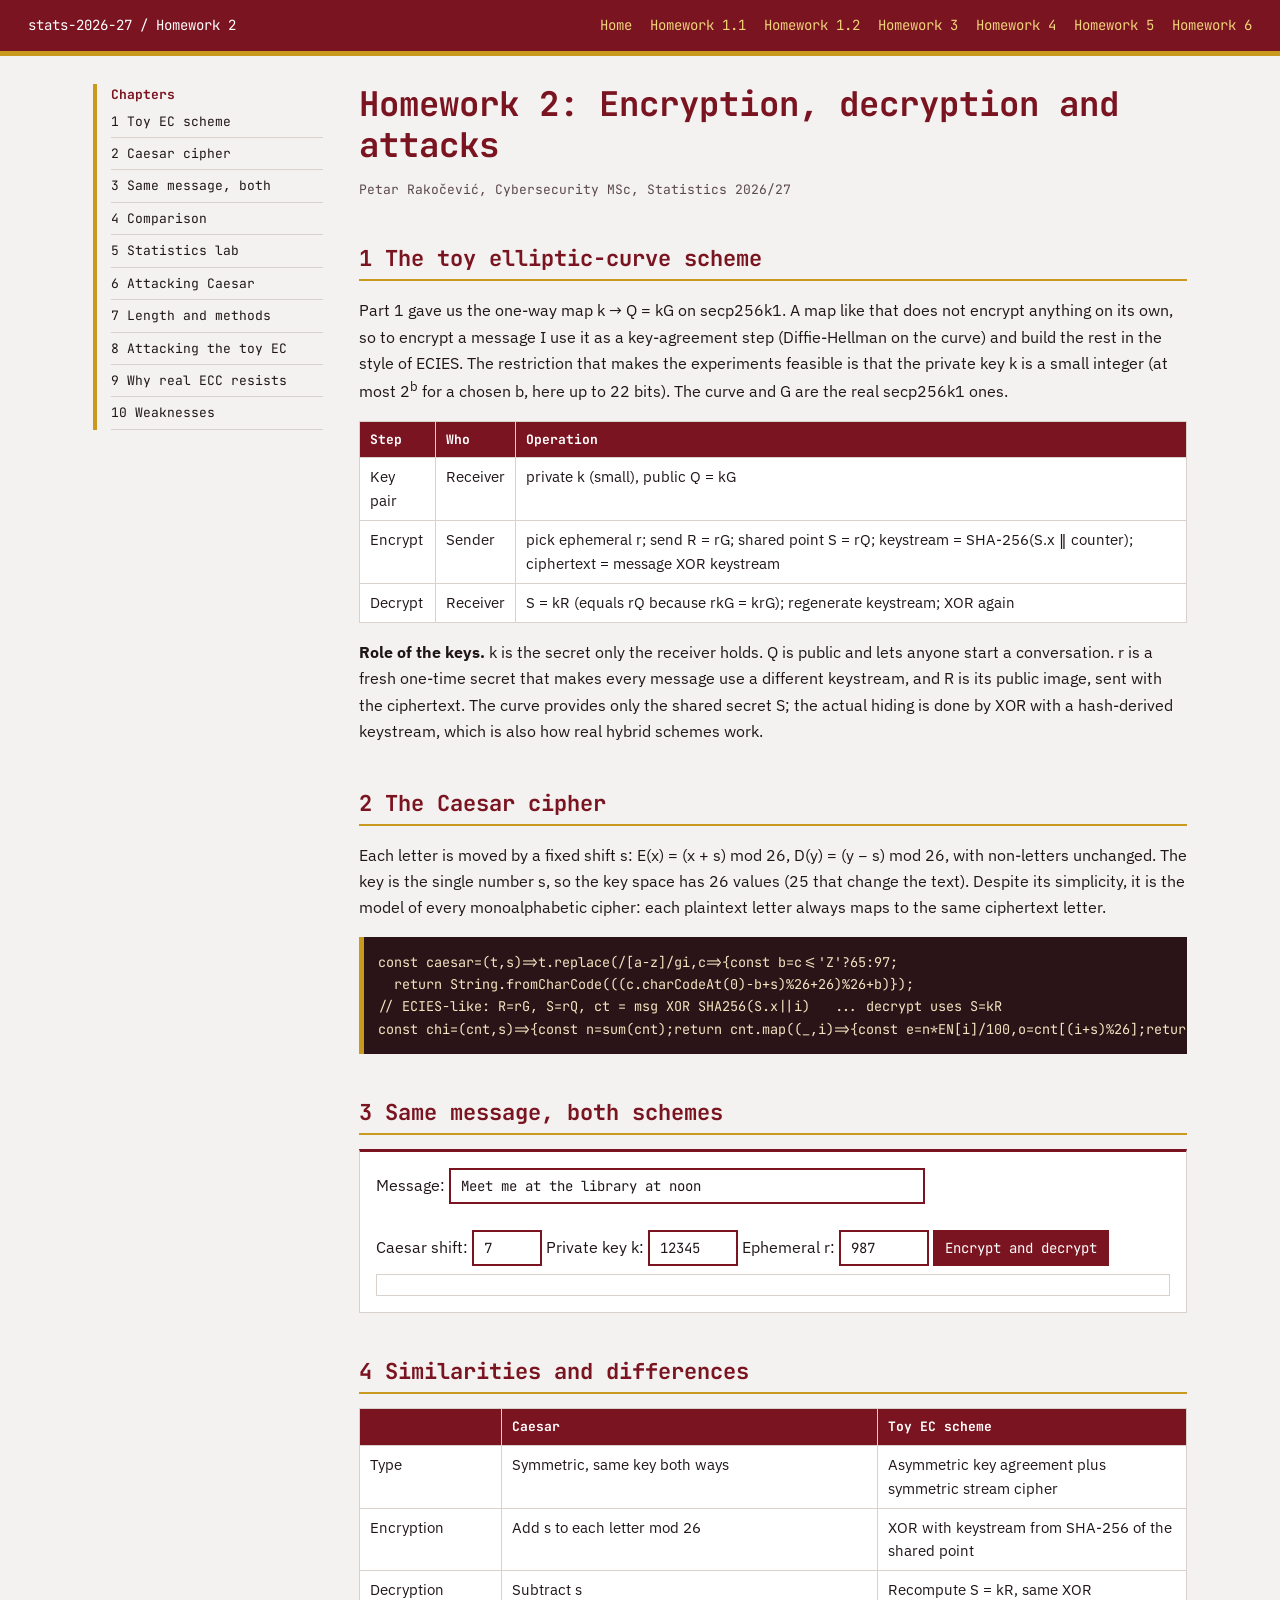
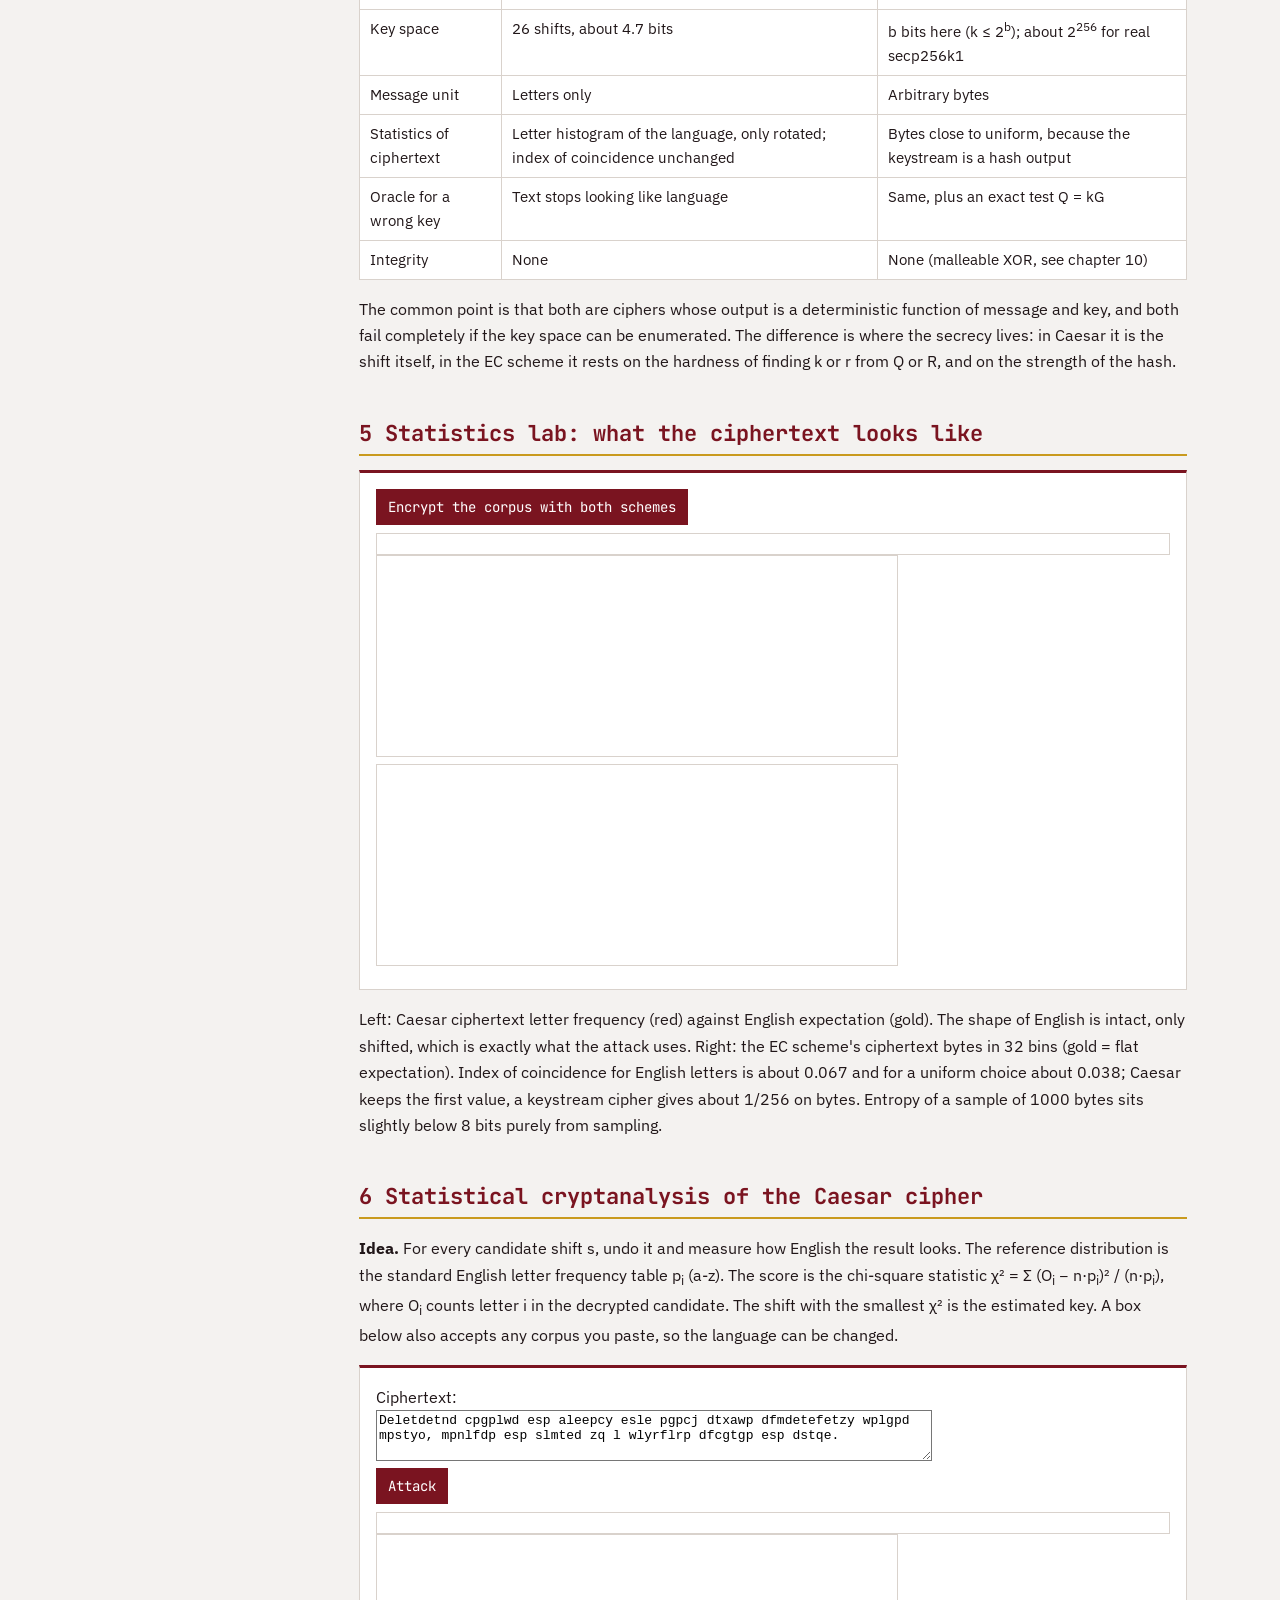
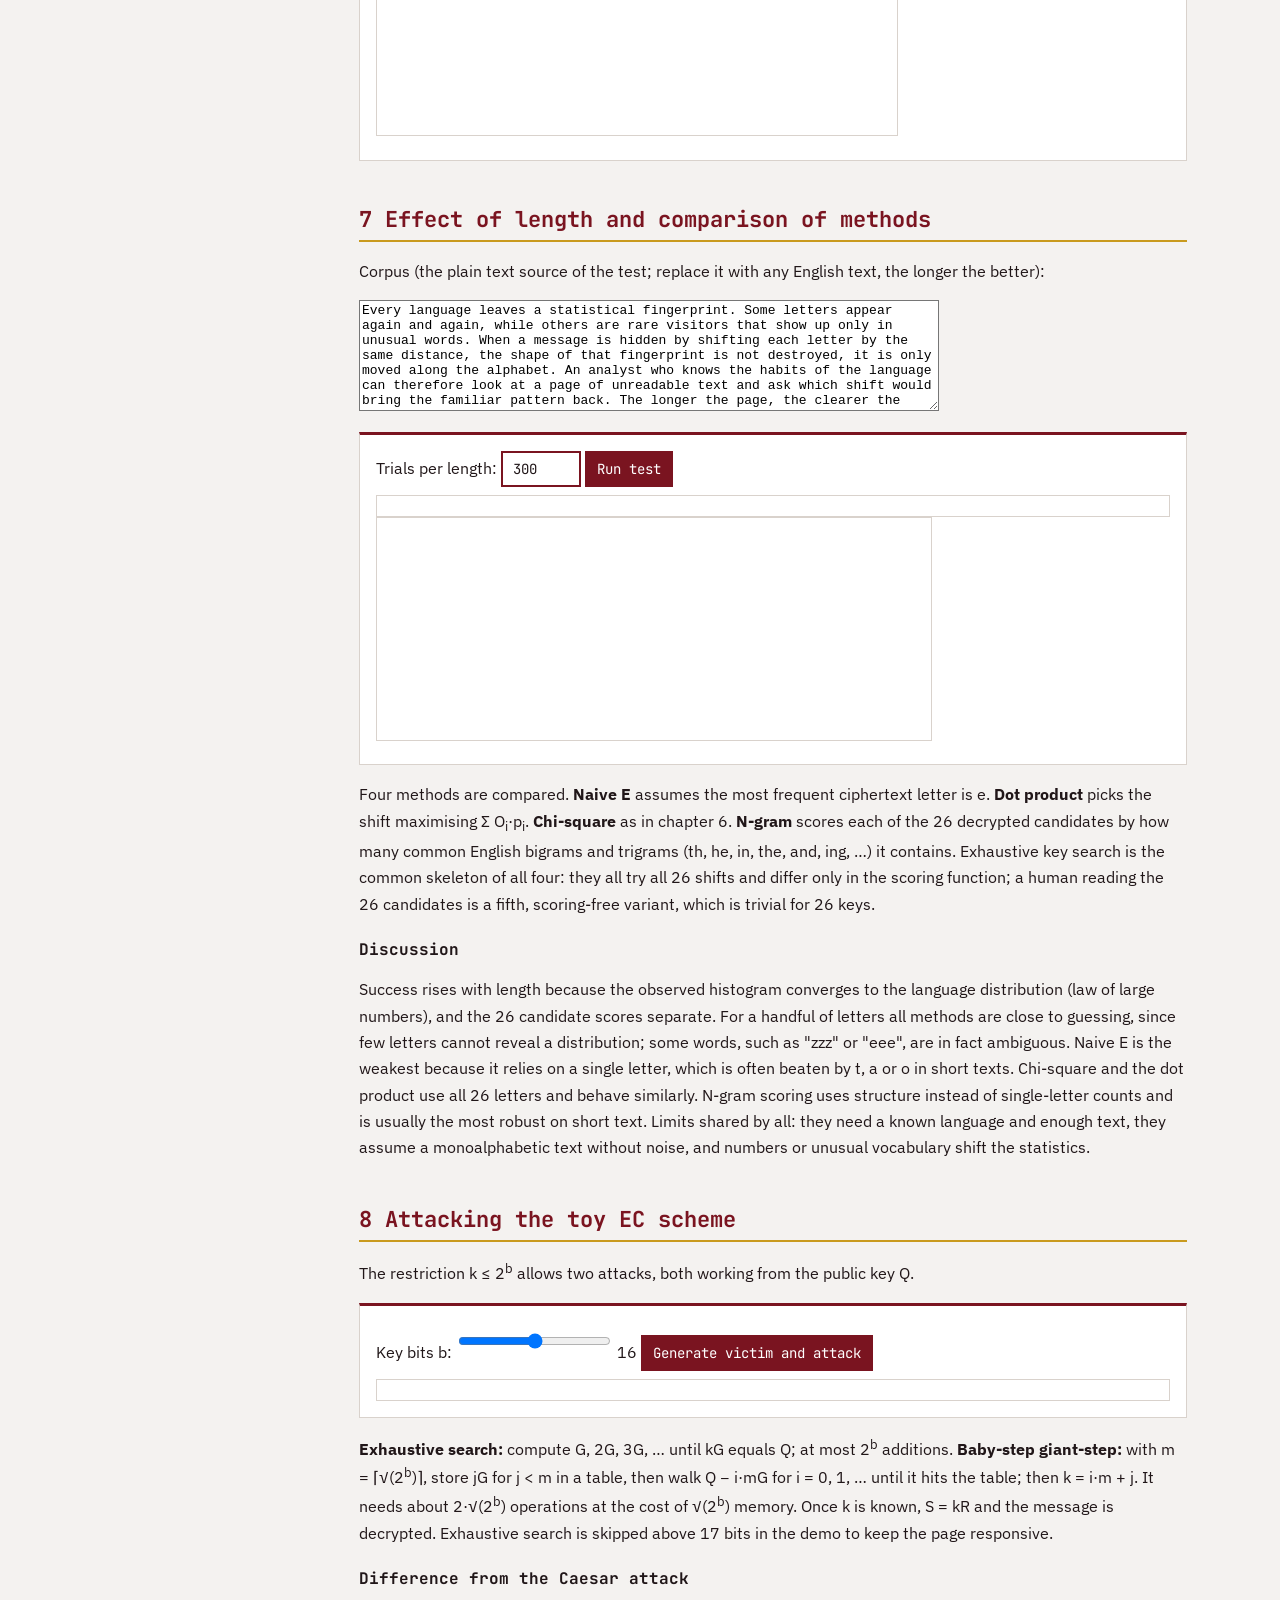
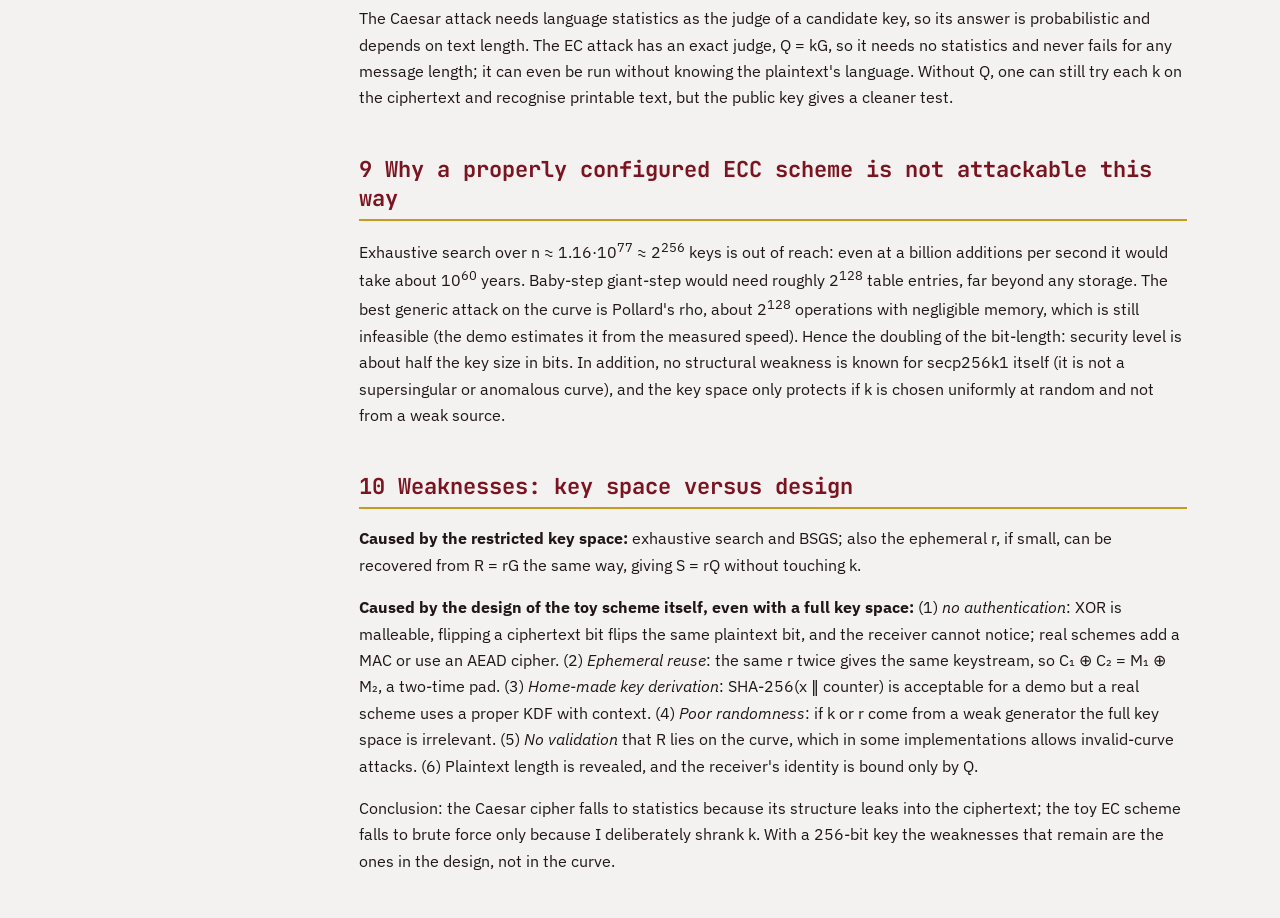
==== commit 48b77b6b: "Update hmwk2.html" ====
--- a/hmwk2.html
+++ b/hmwk2.html
@@ -1,6 +1,6 @@
 <!DOCTYPE html><html lang="en"><head><meta charset="utf-8"><meta name="viewport" content="width=device-width,initial-scale=1"><title>Homework 2 | Petar Rakočević</title>
 <link href="https://fonts.googleapis.com/css2?family=IBM+Plex+Sans:wght@400;600&family=JetBrains+Mono:wght@400;700&display=swap" rel="stylesheet"><link rel="stylesheet" href="style.css"></head><body>
-<header class="top"><span>stats-2026-27 / Homework 2</span><span><a href="index.html">Home</a><a href="homework1.html">Homework 1.1</a><a href="homework2.html">Homework 1.2</a><a href="homework3.html">Homework 3</a><a href="homework4.html">Homework 4</a><a href="homework5.html">Homework 5</a></span></header>
+<header class="top"><span>stats-2026-27 / Homework 2</span><span><a href="index.html">Home</a><a href="homework1.html">Homework 1.1</a><a href="homework2.html">Homework 1.2</a><a href="homework3.html">Homework 3</a><a href="homework4.html">Homework 4</a><a href="homework5.html">Homework 5</a><a href="homework6.html">Homework 6</a></span></header>
 <div class="wrap"><aside><b>Chapters</b><a href="#ecc">1 Toy EC scheme</a><a href="#cae">2 Caesar cipher</a><a href="#demo">3 Same message, both</a><a href="#cmp">4 Comparison</a><a href="#stat">5 Statistics lab</a><a href="#crypt">6 Attacking Caesar</a><a href="#tests">7 Length and methods</a><a href="#atk">8 Attacking the toy EC</a><a href="#why">9 Why real ECC resists</a><a href="#weak">10 Weaknesses</a></aside><main>
 <h1>Homework 2: Encryption, decryption and attacks</h1><p class="meta">Petar Rakočević, Cybersecurity MSc, Statistics 2026/27</p>
 <h2 id="ecc">1 The toy elliptic-curve scheme</h2>
